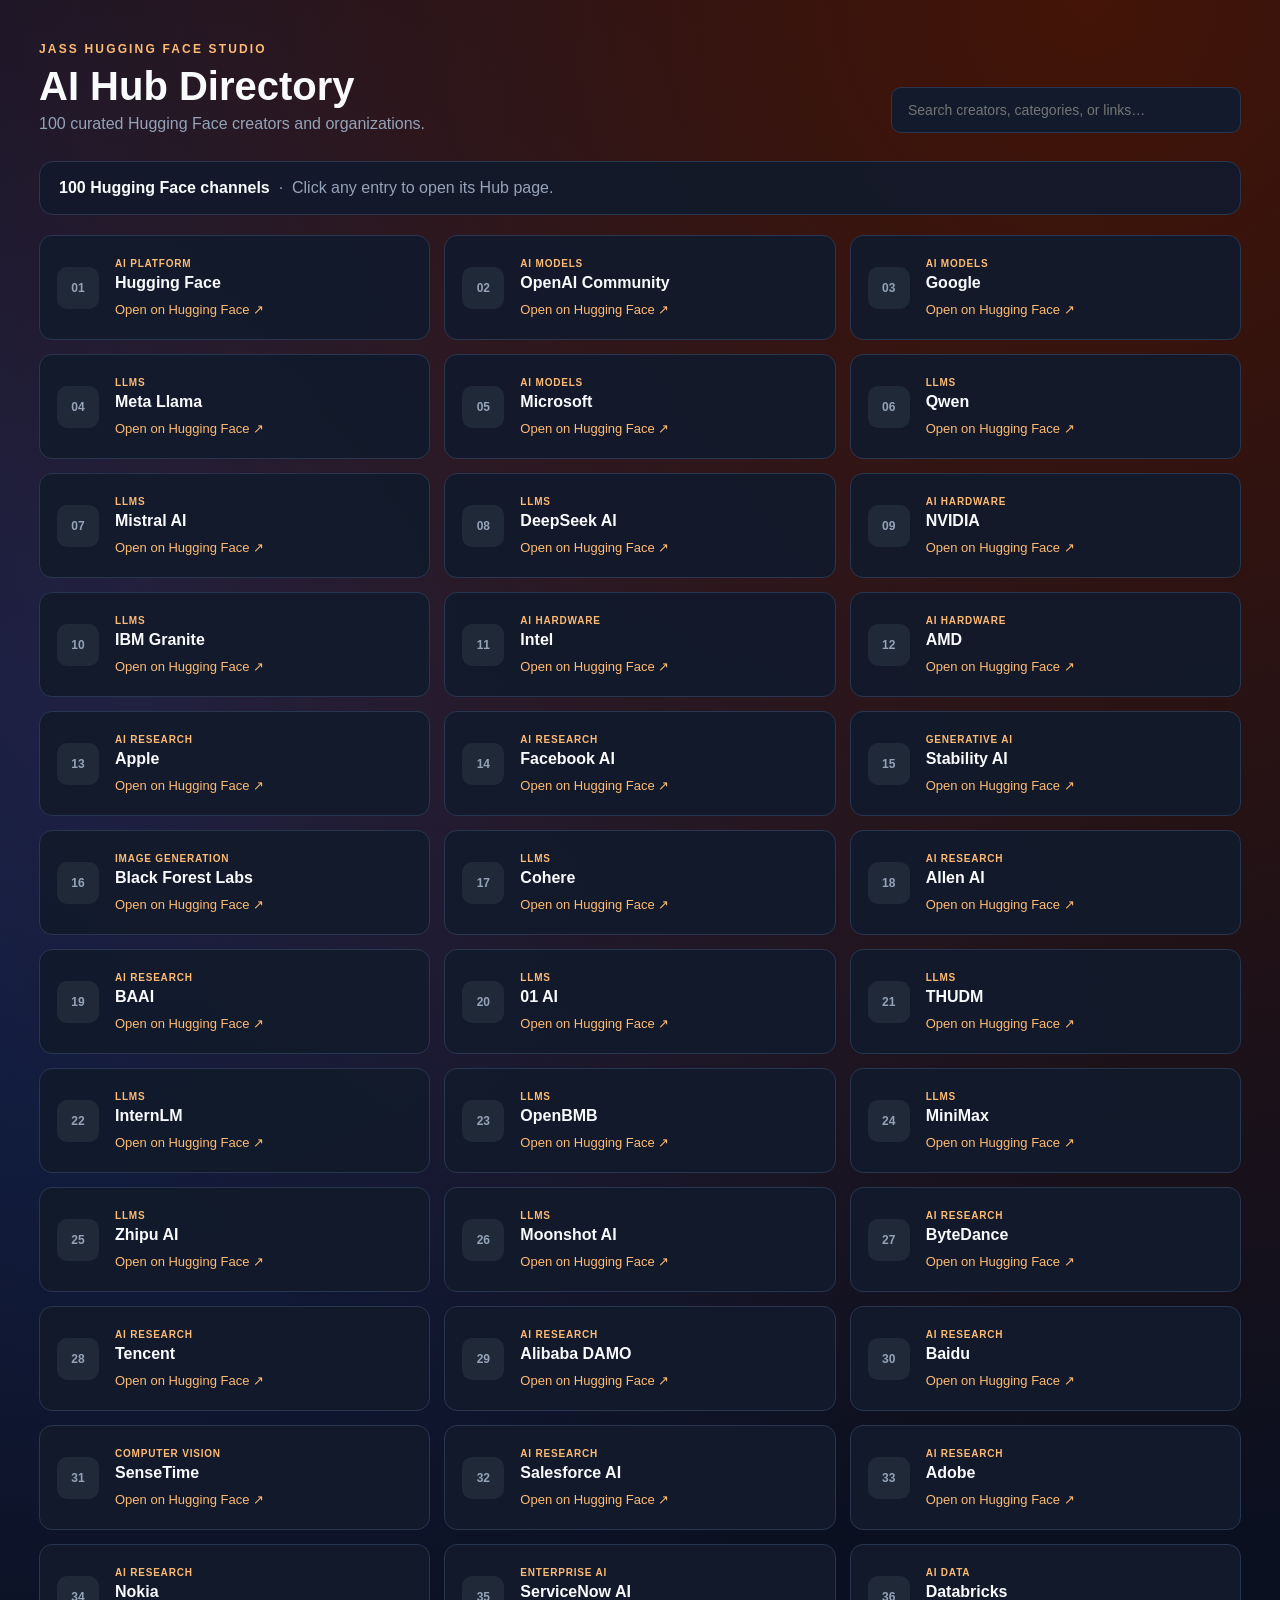
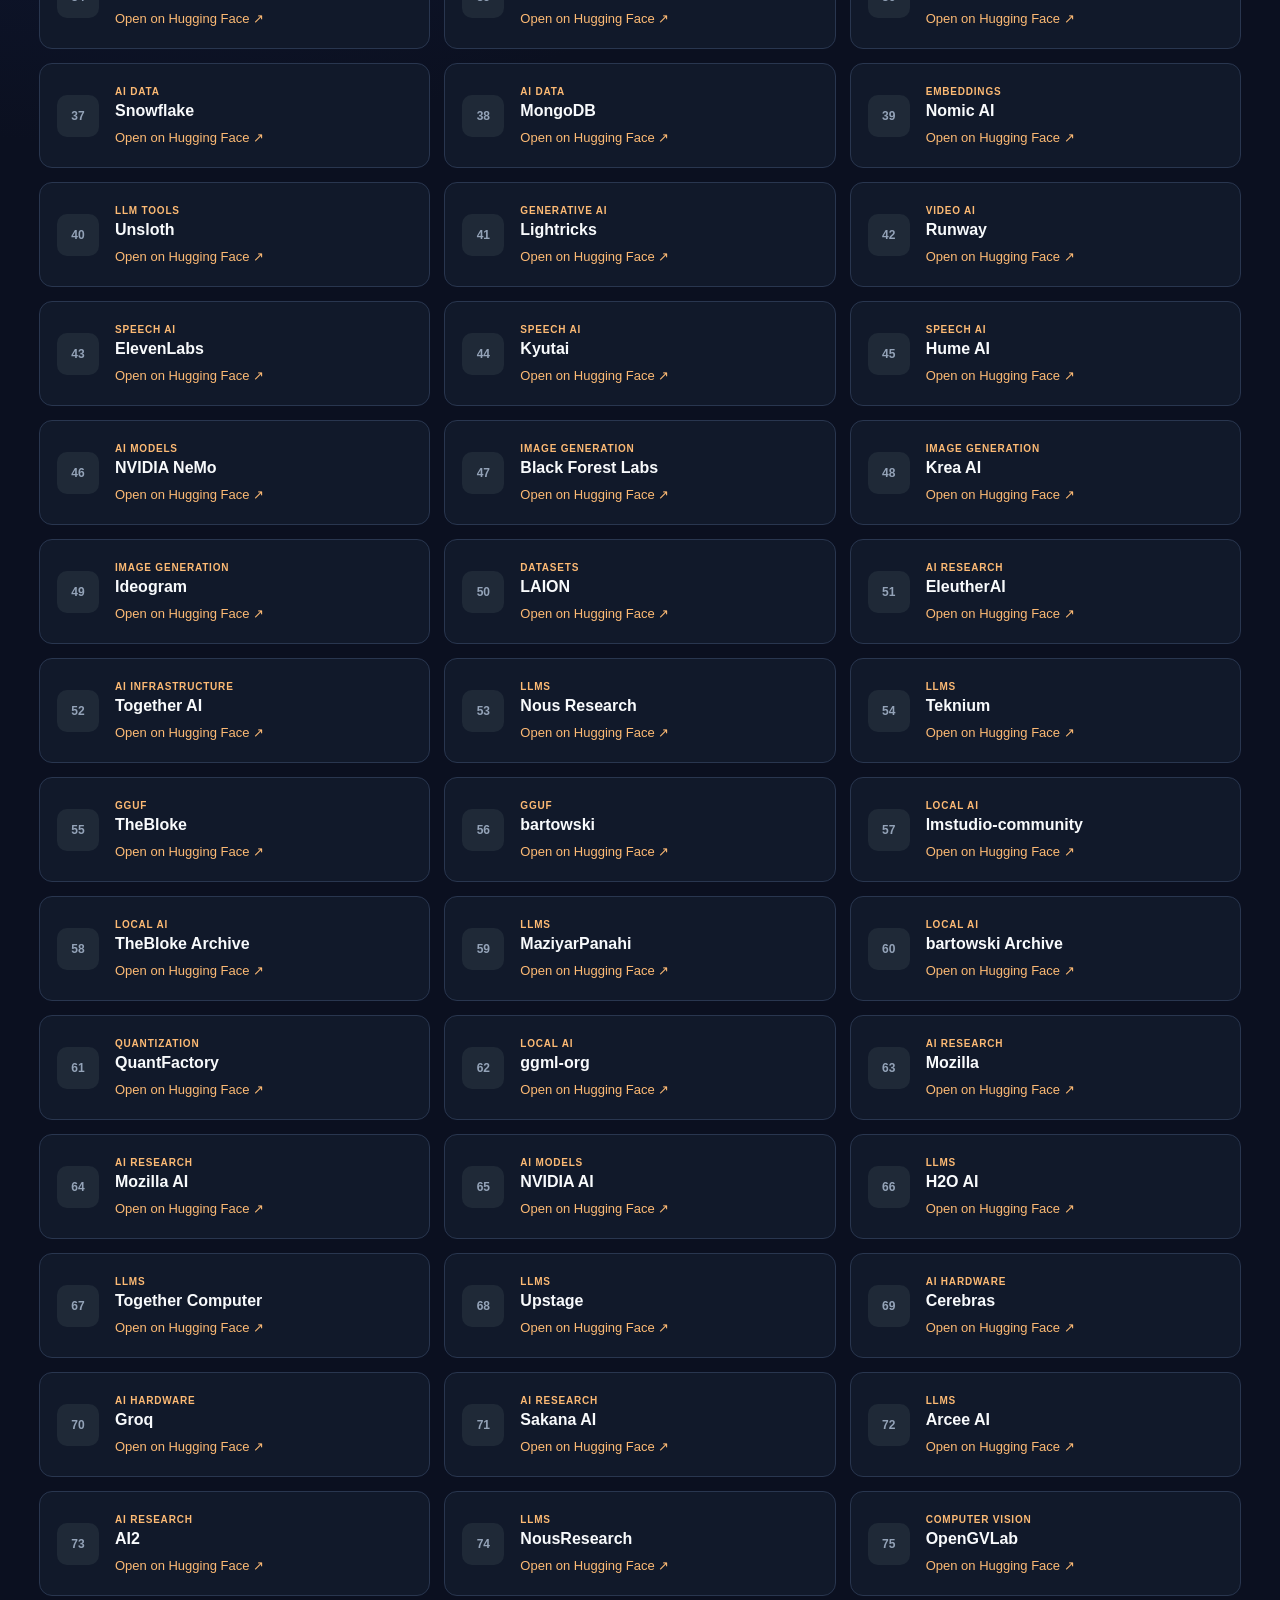
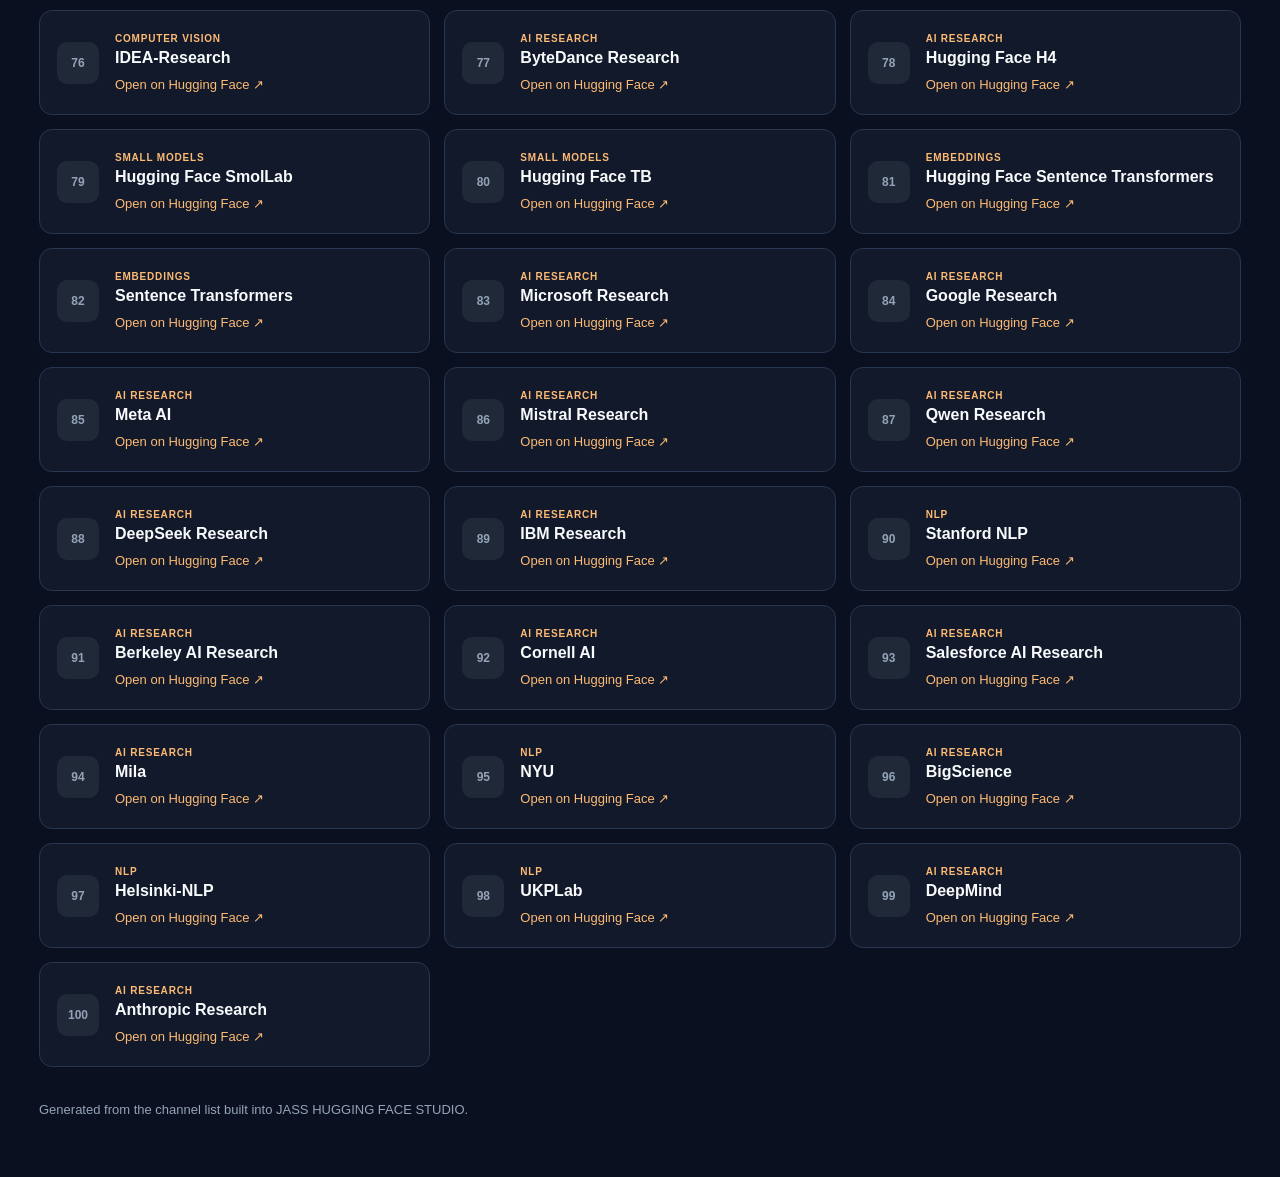
==== index.html @ ef0a18dd "Rename index(3).html to index.html" ====
<!DOCTYPE html>
<html lang="en">
<head>
<meta charset="UTF-8">
<meta name="viewport" content="width=device-width, initial-scale=1.0">
<title>JASS HUGGING FACE STUDIO — 100 Channels</title>
<style>
:root {
  color-scheme: dark;
  --bg:#0b1020;
  --panel:#121a2b;
  --panel-hover:#1b263d;
  --text:#f8fafc;
  --muted:#94a3b8;
  --accent:#f97316;
  --accent-soft:#fdba74;
  --border:#29364f;
}
* { box-sizing:border-box; }
body {
  margin:0;
  min-height:100vh;
  font-family:"Segoe UI",Arial,sans-serif;
  color:var(--text);
  background:
    radial-gradient(circle at 85% 0%, #431407 0, transparent 34%),
    radial-gradient(circle at 10% 15%, #172554 0, transparent 28%),
    var(--bg);
}
.container { max-width:1250px; margin:auto; padding:42px 24px 60px; }
header {
  display:flex; justify-content:space-between; align-items:end;
  gap:28px; margin-bottom:28px;
}
.eyebrow {
  color:var(--accent-soft); text-transform:uppercase;
  letter-spacing:.18em; font-size:12px; font-weight:700;
}
h1 { margin:8px 0 6px; font-size:40px; }
.subtitle { margin:0; color:var(--muted); }
.search {
  width:350px; max-width:100%; padding:14px 16px;
  background:var(--panel); color:var(--text);
  border:1px solid var(--border); border-radius:10px;
  outline:none; font-size:14px;
}
.search:focus { border-color:var(--accent); }
.stats {
  padding:17px 19px; margin-bottom:20px;
  background:rgba(18,26,43,.92); border:1px solid var(--border);
  border-radius:14px; color:var(--muted);
}
.stats strong { color:var(--text); }
.grid {
  display:grid;
  grid-template-columns:repeat(auto-fill,minmax(300px,1fr));
  gap:14px;
}
.card {
  display:flex; gap:16px; align-items:center;
  min-height:105px; padding:17px;
  background:rgba(18,26,43,.94);
  border:1px solid var(--border); border-radius:13px;
  transition:transform .15s, background .15s, border-color .15s;
}
.card:hover {
  background:var(--panel-hover);
  border-color:#475569;
  transform:translateY(-2px);
}
.number {
  width:42px; height:42px; flex:none;
  display:grid; place-items:center;
  background:#1f2937; border-radius:10px;
  color:var(--muted); font-size:12px; font-weight:700;
}
.category {
  margin-bottom:5px; color:var(--accent-soft);
  text-transform:uppercase; letter-spacing:.08em;
  font-size:10px; font-weight:700;
}
h2 { margin:0 0 8px; font-size:16px; }
a { color:var(--accent-soft); text-decoration:none; font-size:13px; }
a:hover { text-decoration:underline; }
.empty {
  display:none; padding:35px; text-align:center;
  color:var(--muted); border:1px dashed var(--border);
  border-radius:13px;
}
footer { margin-top:35px; color:var(--muted); font-size:13px; }
@media(max-width:750px) {
  header { display:block; }
  .search { width:100%; margin-top:20px; }
  h1 { font-size:31px; }
}
</style>
</head>
<body>
<div class="container">
  <header>
    <div>
      <div class="eyebrow">JASS HUGGING FACE STUDIO</div>
      <h1>AI Hub Directory</h1>
      <p class="subtitle">100 curated Hugging Face creators and organizations.</p>
    </div>
    <input id="search" class="search" type="search"
           placeholder="Search creators, categories, or links…"
           aria-label="Search channels">
  </header>

  <div class="stats">
    <strong>100 Hugging Face channels</strong>
    &nbsp;·&nbsp; Click any entry to open its Hub page.
    <span id="count"></span>
  </div>

  <main id="grid" class="grid">
    
    <article class="card" data-search="hugging face ai platform https://huggingface.co/huggingface">
      <div class="number">01</div>
      <div class="content">
        <div class="category">AI Platform</div>
        <h2>Hugging Face</h2>
        <a href="https://huggingface.co/huggingface" target="_blank" rel="noopener noreferrer">
          Open on Hugging Face ↗
        </a>
      </div>
    </article>
    <article class="card" data-search="openai community ai models https://huggingface.co/openai-community">
      <div class="number">02</div>
      <div class="content">
        <div class="category">AI Models</div>
        <h2>OpenAI Community</h2>
        <a href="https://huggingface.co/openai-community" target="_blank" rel="noopener noreferrer">
          Open on Hugging Face ↗
        </a>
      </div>
    </article>
    <article class="card" data-search="google ai models https://huggingface.co/google">
      <div class="number">03</div>
      <div class="content">
        <div class="category">AI Models</div>
        <h2>Google</h2>
        <a href="https://huggingface.co/google" target="_blank" rel="noopener noreferrer">
          Open on Hugging Face ↗
        </a>
      </div>
    </article>
    <article class="card" data-search="meta llama llms https://huggingface.co/meta-llama">
      <div class="number">04</div>
      <div class="content">
        <div class="category">LLMs</div>
        <h2>Meta Llama</h2>
        <a href="https://huggingface.co/meta-llama" target="_blank" rel="noopener noreferrer">
          Open on Hugging Face ↗
        </a>
      </div>
    </article>
    <article class="card" data-search="microsoft ai models https://huggingface.co/microsoft">
      <div class="number">05</div>
      <div class="content">
        <div class="category">AI Models</div>
        <h2>Microsoft</h2>
        <a href="https://huggingface.co/microsoft" target="_blank" rel="noopener noreferrer">
          Open on Hugging Face ↗
        </a>
      </div>
    </article>
    <article class="card" data-search="qwen llms https://huggingface.co/qwen">
      <div class="number">06</div>
      <div class="content">
        <div class="category">LLMs</div>
        <h2>Qwen</h2>
        <a href="https://huggingface.co/Qwen" target="_blank" rel="noopener noreferrer">
          Open on Hugging Face ↗
        </a>
      </div>
    </article>
    <article class="card" data-search="mistral ai llms https://huggingface.co/mistralai">
      <div class="number">07</div>
      <div class="content">
        <div class="category">LLMs</div>
        <h2>Mistral AI</h2>
        <a href="https://huggingface.co/mistralai" target="_blank" rel="noopener noreferrer">
          Open on Hugging Face ↗
        </a>
      </div>
    </article>
    <article class="card" data-search="deepseek ai llms https://huggingface.co/deepseek-ai">
      <div class="number">08</div>
      <div class="content">
        <div class="category">LLMs</div>
        <h2>DeepSeek AI</h2>
        <a href="https://huggingface.co/deepseek-ai" target="_blank" rel="noopener noreferrer">
          Open on Hugging Face ↗
        </a>
      </div>
    </article>
    <article class="card" data-search="nvidia ai hardware https://huggingface.co/nvidia">
      <div class="number">09</div>
      <div class="content">
        <div class="category">AI Hardware</div>
        <h2>NVIDIA</h2>
        <a href="https://huggingface.co/nvidia" target="_blank" rel="noopener noreferrer">
          Open on Hugging Face ↗
        </a>
      </div>
    </article>
    <article class="card" data-search="ibm granite llms https://huggingface.co/ibm-granite">
      <div class="number">10</div>
      <div class="content">
        <div class="category">LLMs</div>
        <h2>IBM Granite</h2>
        <a href="https://huggingface.co/ibm-granite" target="_blank" rel="noopener noreferrer">
          Open on Hugging Face ↗
        </a>
      </div>
    </article>
    <article class="card" data-search="intel ai hardware https://huggingface.co/intel">
      <div class="number">11</div>
      <div class="content">
        <div class="category">AI Hardware</div>
        <h2>Intel</h2>
        <a href="https://huggingface.co/Intel" target="_blank" rel="noopener noreferrer">
          Open on Hugging Face ↗
        </a>
      </div>
    </article>
    <article class="card" data-search="amd ai hardware https://huggingface.co/amd">
      <div class="number">12</div>
      <div class="content">
        <div class="category">AI Hardware</div>
        <h2>AMD</h2>
        <a href="https://huggingface.co/amd" target="_blank" rel="noopener noreferrer">
          Open on Hugging Face ↗
        </a>
      </div>
    </article>
    <article class="card" data-search="apple ai research https://huggingface.co/apple">
      <div class="number">13</div>
      <div class="content">
        <div class="category">AI Research</div>
        <h2>Apple</h2>
        <a href="https://huggingface.co/apple" target="_blank" rel="noopener noreferrer">
          Open on Hugging Face ↗
        </a>
      </div>
    </article>
    <article class="card" data-search="facebook ai ai research https://huggingface.co/facebook">
      <div class="number">14</div>
      <div class="content">
        <div class="category">AI Research</div>
        <h2>Facebook AI</h2>
        <a href="https://huggingface.co/facebook" target="_blank" rel="noopener noreferrer">
          Open on Hugging Face ↗
        </a>
      </div>
    </article>
    <article class="card" data-search="stability ai generative ai https://huggingface.co/stabilityai">
      <div class="number">15</div>
      <div class="content">
        <div class="category">Generative AI</div>
        <h2>Stability AI</h2>
        <a href="https://huggingface.co/stabilityai" target="_blank" rel="noopener noreferrer">
          Open on Hugging Face ↗
        </a>
      </div>
    </article>
    <article class="card" data-search="black forest labs image generation https://huggingface.co/black-forest-labs">
      <div class="number">16</div>
      <div class="content">
        <div class="category">Image Generation</div>
        <h2>Black Forest Labs</h2>
        <a href="https://huggingface.co/black-forest-labs" target="_blank" rel="noopener noreferrer">
          Open on Hugging Face ↗
        </a>
      </div>
    </article>
    <article class="card" data-search="cohere llms https://huggingface.co/cohereforai">
      <div class="number">17</div>
      <div class="content">
        <div class="category">LLMs</div>
        <h2>Cohere</h2>
        <a href="https://huggingface.co/CohereForAI" target="_blank" rel="noopener noreferrer">
          Open on Hugging Face ↗
        </a>
      </div>
    </article>
    <article class="card" data-search="allen ai ai research https://huggingface.co/allenai">
      <div class="number">18</div>
      <div class="content">
        <div class="category">AI Research</div>
        <h2>Allen AI</h2>
        <a href="https://huggingface.co/allenai" target="_blank" rel="noopener noreferrer">
          Open on Hugging Face ↗
        </a>
      </div>
    </article>
    <article class="card" data-search="baai ai research https://huggingface.co/baai">
      <div class="number">19</div>
      <div class="content">
        <div class="category">AI Research</div>
        <h2>BAAI</h2>
        <a href="https://huggingface.co/BAAI" target="_blank" rel="noopener noreferrer">
          Open on Hugging Face ↗
        </a>
      </div>
    </article>
    <article class="card" data-search="01 ai llms https://huggingface.co/01-ai">
      <div class="number">20</div>
      <div class="content">
        <div class="category">LLMs</div>
        <h2>01 AI</h2>
        <a href="https://huggingface.co/01-ai" target="_blank" rel="noopener noreferrer">
          Open on Hugging Face ↗
        </a>
      </div>
    </article>
    <article class="card" data-search="thudm llms https://huggingface.co/thudm">
      <div class="number">21</div>
      <div class="content">
        <div class="category">LLMs</div>
        <h2>THUDM</h2>
        <a href="https://huggingface.co/THUDM" target="_blank" rel="noopener noreferrer">
          Open on Hugging Face ↗
        </a>
      </div>
    </article>
    <article class="card" data-search="internlm llms https://huggingface.co/internlm">
      <div class="number">22</div>
      <div class="content">
        <div class="category">LLMs</div>
        <h2>InternLM</h2>
        <a href="https://huggingface.co/internlm" target="_blank" rel="noopener noreferrer">
          Open on Hugging Face ↗
        </a>
      </div>
    </article>
    <article class="card" data-search="openbmb llms https://huggingface.co/openbmb">
      <div class="number">23</div>
      <div class="content">
        <div class="category">LLMs</div>
        <h2>OpenBMB</h2>
        <a href="https://huggingface.co/openbmb" target="_blank" rel="noopener noreferrer">
          Open on Hugging Face ↗
        </a>
      </div>
    </article>
    <article class="card" data-search="minimax llms https://huggingface.co/minimaxai">
      <div class="number">24</div>
      <div class="content">
        <div class="category">LLMs</div>
        <h2>MiniMax</h2>
        <a href="https://huggingface.co/MiniMaxAI" target="_blank" rel="noopener noreferrer">
          Open on Hugging Face ↗
        </a>
      </div>
    </article>
    <article class="card" data-search="zhipu ai llms https://huggingface.co/zai-org">
      <div class="number">25</div>
      <div class="content">
        <div class="category">LLMs</div>
        <h2>Zhipu AI</h2>
        <a href="https://huggingface.co/zai-org" target="_blank" rel="noopener noreferrer">
          Open on Hugging Face ↗
        </a>
      </div>
    </article>
    <article class="card" data-search="moonshot ai llms https://huggingface.co/moonshotai">
      <div class="number">26</div>
      <div class="content">
        <div class="category">LLMs</div>
        <h2>Moonshot AI</h2>
        <a href="https://huggingface.co/moonshotai" target="_blank" rel="noopener noreferrer">
          Open on Hugging Face ↗
        </a>
      </div>
    </article>
    <article class="card" data-search="bytedance ai research https://huggingface.co/bytedance">
      <div class="number">27</div>
      <div class="content">
        <div class="category">AI Research</div>
        <h2>ByteDance</h2>
        <a href="https://huggingface.co/ByteDance" target="_blank" rel="noopener noreferrer">
          Open on Hugging Face ↗
        </a>
      </div>
    </article>
    <article class="card" data-search="tencent ai research https://huggingface.co/tencent">
      <div class="number">28</div>
      <div class="content">
        <div class="category">AI Research</div>
        <h2>Tencent</h2>
        <a href="https://huggingface.co/tencent" target="_blank" rel="noopener noreferrer">
          Open on Hugging Face ↗
        </a>
      </div>
    </article>
    <article class="card" data-search="alibaba damo ai research https://huggingface.co/damo">
      <div class="number">29</div>
      <div class="content">
        <div class="category">AI Research</div>
        <h2>Alibaba DAMO</h2>
        <a href="https://huggingface.co/damo" target="_blank" rel="noopener noreferrer">
          Open on Hugging Face ↗
        </a>
      </div>
    </article>
    <article class="card" data-search="baidu ai research https://huggingface.co/baidu">
      <div class="number">30</div>
      <div class="content">
        <div class="category">AI Research</div>
        <h2>Baidu</h2>
        <a href="https://huggingface.co/baidu" target="_blank" rel="noopener noreferrer">
          Open on Hugging Face ↗
        </a>
      </div>
    </article>
    <article class="card" data-search="sensetime computer vision https://huggingface.co/sensetime">
      <div class="number">31</div>
      <div class="content">
        <div class="category">Computer Vision</div>
        <h2>SenseTime</h2>
        <a href="https://huggingface.co/SenseTime" target="_blank" rel="noopener noreferrer">
          Open on Hugging Face ↗
        </a>
      </div>
    </article>
    <article class="card" data-search="salesforce ai ai research https://huggingface.co/salesforce">
      <div class="number">32</div>
      <div class="content">
        <div class="category">AI Research</div>
        <h2>Salesforce AI</h2>
        <a href="https://huggingface.co/Salesforce" target="_blank" rel="noopener noreferrer">
          Open on Hugging Face ↗
        </a>
      </div>
    </article>
    <article class="card" data-search="adobe ai research https://huggingface.co/adobe">
      <div class="number">33</div>
      <div class="content">
        <div class="category">AI Research</div>
        <h2>Adobe</h2>
        <a href="https://huggingface.co/adobe" target="_blank" rel="noopener noreferrer">
          Open on Hugging Face ↗
        </a>
      </div>
    </article>
    <article class="card" data-search="nokia ai research https://huggingface.co/nokia">
      <div class="number">34</div>
      <div class="content">
        <div class="category">AI Research</div>
        <h2>Nokia</h2>
        <a href="https://huggingface.co/Nokia" target="_blank" rel="noopener noreferrer">
          Open on Hugging Face ↗
        </a>
      </div>
    </article>
    <article class="card" data-search="servicenow ai enterprise ai https://huggingface.co/servicenow-ai">
      <div class="number">35</div>
      <div class="content">
        <div class="category">Enterprise AI</div>
        <h2>ServiceNow AI</h2>
        <a href="https://huggingface.co/ServiceNow-AI" target="_blank" rel="noopener noreferrer">
          Open on Hugging Face ↗
        </a>
      </div>
    </article>
    <article class="card" data-search="databricks ai data https://huggingface.co/databricks">
      <div class="number">36</div>
      <div class="content">
        <div class="category">AI Data</div>
        <h2>Databricks</h2>
        <a href="https://huggingface.co/databricks" target="_blank" rel="noopener noreferrer">
          Open on Hugging Face ↗
        </a>
      </div>
    </article>
    <article class="card" data-search="snowflake ai data https://huggingface.co/snowflake">
      <div class="number">37</div>
      <div class="content">
        <div class="category">AI Data</div>
        <h2>Snowflake</h2>
        <a href="https://huggingface.co/snowflake" target="_blank" rel="noopener noreferrer">
          Open on Hugging Face ↗
        </a>
      </div>
    </article>
    <article class="card" data-search="mongodb ai data https://huggingface.co/mongodb">
      <div class="number">38</div>
      <div class="content">
        <div class="category">AI Data</div>
        <h2>MongoDB</h2>
        <a href="https://huggingface.co/mongodb" target="_blank" rel="noopener noreferrer">
          Open on Hugging Face ↗
        </a>
      </div>
    </article>
    <article class="card" data-search="nomic ai embeddings https://huggingface.co/nomic-ai">
      <div class="number">39</div>
      <div class="content">
        <div class="category">Embeddings</div>
        <h2>Nomic AI</h2>
        <a href="https://huggingface.co/nomic-ai" target="_blank" rel="noopener noreferrer">
          Open on Hugging Face ↗
        </a>
      </div>
    </article>
    <article class="card" data-search="unsloth llm tools https://huggingface.co/unsloth">
      <div class="number">40</div>
      <div class="content">
        <div class="category">LLM Tools</div>
        <h2>Unsloth</h2>
        <a href="https://huggingface.co/unsloth" target="_blank" rel="noopener noreferrer">
          Open on Hugging Face ↗
        </a>
      </div>
    </article>
    <article class="card" data-search="lightricks generative ai https://huggingface.co/lightricks">
      <div class="number">41</div>
      <div class="content">
        <div class="category">Generative AI</div>
        <h2>Lightricks</h2>
        <a href="https://huggingface.co/Lightricks" target="_blank" rel="noopener noreferrer">
          Open on Hugging Face ↗
        </a>
      </div>
    </article>
    <article class="card" data-search="runway video ai https://huggingface.co/runwayml">
      <div class="number">42</div>
      <div class="content">
        <div class="category">Video AI</div>
        <h2>Runway</h2>
        <a href="https://huggingface.co/runwayml" target="_blank" rel="noopener noreferrer">
          Open on Hugging Face ↗
        </a>
      </div>
    </article>
    <article class="card" data-search="elevenlabs speech ai https://huggingface.co/elevenlabs">
      <div class="number">43</div>
      <div class="content">
        <div class="category">Speech AI</div>
        <h2>ElevenLabs</h2>
        <a href="https://huggingface.co/elevenlabs" target="_blank" rel="noopener noreferrer">
          Open on Hugging Face ↗
        </a>
      </div>
    </article>
    <article class="card" data-search="kyutai speech ai https://huggingface.co/kyutai">
      <div class="number">44</div>
      <div class="content">
        <div class="category">Speech AI</div>
        <h2>Kyutai</h2>
        <a href="https://huggingface.co/kyutai" target="_blank" rel="noopener noreferrer">
          Open on Hugging Face ↗
        </a>
      </div>
    </article>
    <article class="card" data-search="hume ai speech ai https://huggingface.co/humeai">
      <div class="number">45</div>
      <div class="content">
        <div class="category">Speech AI</div>
        <h2>Hume AI</h2>
        <a href="https://huggingface.co/humeai" target="_blank" rel="noopener noreferrer">
          Open on Hugging Face ↗
        </a>
      </div>
    </article>
    <article class="card" data-search="nvidia nemo ai models https://huggingface.co/nvidia">
      <div class="number">46</div>
      <div class="content">
        <div class="category">AI Models</div>
        <h2>NVIDIA NeMo</h2>
        <a href="https://huggingface.co/nvidia" target="_blank" rel="noopener noreferrer">
          Open on Hugging Face ↗
        </a>
      </div>
    </article>
    <article class="card" data-search="black forest labs image generation https://huggingface.co/black-forest-labs">
      <div class="number">47</div>
      <div class="content">
        <div class="category">Image Generation</div>
        <h2>Black Forest Labs</h2>
        <a href="https://huggingface.co/black-forest-labs" target="_blank" rel="noopener noreferrer">
          Open on Hugging Face ↗
        </a>
      </div>
    </article>
    <article class="card" data-search="krea ai image generation https://huggingface.co/krea">
      <div class="number">48</div>
      <div class="content">
        <div class="category">Image Generation</div>
        <h2>Krea AI</h2>
        <a href="https://huggingface.co/krea" target="_blank" rel="noopener noreferrer">
          Open on Hugging Face ↗
        </a>
      </div>
    </article>
    <article class="card" data-search="ideogram image generation https://huggingface.co/ideogram">
      <div class="number">49</div>
      <div class="content">
        <div class="category">Image Generation</div>
        <h2>Ideogram</h2>
        <a href="https://huggingface.co/ideogram" target="_blank" rel="noopener noreferrer">
          Open on Hugging Face ↗
        </a>
      </div>
    </article>
    <article class="card" data-search="laion datasets https://huggingface.co/laion">
      <div class="number">50</div>
      <div class="content">
        <div class="category">Datasets</div>
        <h2>LAION</h2>
        <a href="https://huggingface.co/laion" target="_blank" rel="noopener noreferrer">
          Open on Hugging Face ↗
        </a>
      </div>
    </article>
    <article class="card" data-search="eleutherai ai research https://huggingface.co/eleutherai">
      <div class="number">51</div>
      <div class="content">
        <div class="category">AI Research</div>
        <h2>EleutherAI</h2>
        <a href="https://huggingface.co/EleutherAI" target="_blank" rel="noopener noreferrer">
          Open on Hugging Face ↗
        </a>
      </div>
    </article>
    <article class="card" data-search="together ai ai infrastructure https://huggingface.co/togethercomputer">
      <div class="number">52</div>
      <div class="content">
        <div class="category">AI Infrastructure</div>
        <h2>Together AI</h2>
        <a href="https://huggingface.co/togethercomputer" target="_blank" rel="noopener noreferrer">
          Open on Hugging Face ↗
        </a>
      </div>
    </article>
    <article class="card" data-search="nous research llms https://huggingface.co/nousresearch">
      <div class="number">53</div>
      <div class="content">
        <div class="category">LLMs</div>
        <h2>Nous Research</h2>
        <a href="https://huggingface.co/NousResearch" target="_blank" rel="noopener noreferrer">
          Open on Hugging Face ↗
        </a>
      </div>
    </article>
    <article class="card" data-search="teknium llms https://huggingface.co/teknium">
      <div class="number">54</div>
      <div class="content">
        <div class="category">LLMs</div>
        <h2>Teknium</h2>
        <a href="https://huggingface.co/teknium" target="_blank" rel="noopener noreferrer">
          Open on Hugging Face ↗
        </a>
      </div>
    </article>
    <article class="card" data-search="thebloke gguf https://huggingface.co/thebloke">
      <div class="number">55</div>
      <div class="content">
        <div class="category">GGUF</div>
        <h2>TheBloke</h2>
        <a href="https://huggingface.co/TheBloke" target="_blank" rel="noopener noreferrer">
          Open on Hugging Face ↗
        </a>
      </div>
    </article>
    <article class="card" data-search="bartowski gguf https://huggingface.co/bartowski">
      <div class="number">56</div>
      <div class="content">
        <div class="category">GGUF</div>
        <h2>bartowski</h2>
        <a href="https://huggingface.co/bartowski" target="_blank" rel="noopener noreferrer">
          Open on Hugging Face ↗
        </a>
      </div>
    </article>
    <article class="card" data-search="lmstudio-community local ai https://huggingface.co/lmstudio-community">
      <div class="number">57</div>
      <div class="content">
        <div class="category">Local AI</div>
        <h2>lmstudio-community</h2>
        <a href="https://huggingface.co/lmstudio-community" target="_blank" rel="noopener noreferrer">
          Open on Hugging Face ↗
        </a>
      </div>
    </article>
    <article class="card" data-search="thebloke archive local ai https://huggingface.co/thebloke">
      <div class="number">58</div>
      <div class="content">
        <div class="category">Local AI</div>
        <h2>TheBloke Archive</h2>
        <a href="https://huggingface.co/TheBloke" target="_blank" rel="noopener noreferrer">
          Open on Hugging Face ↗
        </a>
      </div>
    </article>
    <article class="card" data-search="maziyarpanahi llms https://huggingface.co/maziyarpanahi">
      <div class="number">59</div>
      <div class="content">
        <div class="category">LLMs</div>
        <h2>MaziyarPanahi</h2>
        <a href="https://huggingface.co/MaziyarPanahi" target="_blank" rel="noopener noreferrer">
          Open on Hugging Face ↗
        </a>
      </div>
    </article>
    <article class="card" data-search="bartowski archive local ai https://huggingface.co/bartowski">
      <div class="number">60</div>
      <div class="content">
        <div class="category">Local AI</div>
        <h2>bartowski Archive</h2>
        <a href="https://huggingface.co/bartowski" target="_blank" rel="noopener noreferrer">
          Open on Hugging Face ↗
        </a>
      </div>
    </article>
    <article class="card" data-search="quantfactory quantization https://huggingface.co/quantfactory">
      <div class="number">61</div>
      <div class="content">
        <div class="category">Quantization</div>
        <h2>QuantFactory</h2>
        <a href="https://huggingface.co/QuantFactory" target="_blank" rel="noopener noreferrer">
          Open on Hugging Face ↗
        </a>
      </div>
    </article>
    <article class="card" data-search="ggml-org local ai https://huggingface.co/ggml-org">
      <div class="number">62</div>
      <div class="content">
        <div class="category">Local AI</div>
        <h2>ggml-org</h2>
        <a href="https://huggingface.co/ggml-org" target="_blank" rel="noopener noreferrer">
          Open on Hugging Face ↗
        </a>
      </div>
    </article>
    <article class="card" data-search="mozilla ai research https://huggingface.co/mozilla">
      <div class="number">63</div>
      <div class="content">
        <div class="category">AI Research</div>
        <h2>Mozilla</h2>
        <a href="https://huggingface.co/mozilla" target="_blank" rel="noopener noreferrer">
          Open on Hugging Face ↗
        </a>
      </div>
    </article>
    <article class="card" data-search="mozilla ai ai research https://huggingface.co/mozilla">
      <div class="number">64</div>
      <div class="content">
        <div class="category">AI Research</div>
        <h2>Mozilla AI</h2>
        <a href="https://huggingface.co/Mozilla" target="_blank" rel="noopener noreferrer">
          Open on Hugging Face ↗
        </a>
      </div>
    </article>
    <article class="card" data-search="nvidia ai ai models https://huggingface.co/nvidia">
      <div class="number">65</div>
      <div class="content">
        <div class="category">AI Models</div>
        <h2>NVIDIA AI</h2>
        <a href="https://huggingface.co/nvidia" target="_blank" rel="noopener noreferrer">
          Open on Hugging Face ↗
        </a>
      </div>
    </article>
    <article class="card" data-search="h2o ai llms https://huggingface.co/h2oai">
      <div class="number">66</div>
      <div class="content">
        <div class="category">LLMs</div>
        <h2>H2O AI</h2>
        <a href="https://huggingface.co/h2oai" target="_blank" rel="noopener noreferrer">
          Open on Hugging Face ↗
        </a>
      </div>
    </article>
    <article class="card" data-search="together computer llms https://huggingface.co/togethercomputer">
      <div class="number">67</div>
      <div class="content">
        <div class="category">LLMs</div>
        <h2>Together Computer</h2>
        <a href="https://huggingface.co/togethercomputer" target="_blank" rel="noopener noreferrer">
          Open on Hugging Face ↗
        </a>
      </div>
    </article>
    <article class="card" data-search="upstage llms https://huggingface.co/upstage">
      <div class="number">68</div>
      <div class="content">
        <div class="category">LLMs</div>
        <h2>Upstage</h2>
        <a href="https://huggingface.co/upstage" target="_blank" rel="noopener noreferrer">
          Open on Hugging Face ↗
        </a>
      </div>
    </article>
    <article class="card" data-search="cerebras ai hardware https://huggingface.co/cerebras">
      <div class="number">69</div>
      <div class="content">
        <div class="category">AI Hardware</div>
        <h2>Cerebras</h2>
        <a href="https://huggingface.co/cerebras" target="_blank" rel="noopener noreferrer">
          Open on Hugging Face ↗
        </a>
      </div>
    </article>
    <article class="card" data-search="groq ai hardware https://huggingface.co/groq">
      <div class="number">70</div>
      <div class="content">
        <div class="category">AI Hardware</div>
        <h2>Groq</h2>
        <a href="https://huggingface.co/Groq" target="_blank" rel="noopener noreferrer">
          Open on Hugging Face ↗
        </a>
      </div>
    </article>
    <article class="card" data-search="sakana ai ai research https://huggingface.co/sakanaai">
      <div class="number">71</div>
      <div class="content">
        <div class="category">AI Research</div>
        <h2>Sakana AI</h2>
        <a href="https://huggingface.co/SakanaAI" target="_blank" rel="noopener noreferrer">
          Open on Hugging Face ↗
        </a>
      </div>
    </article>
    <article class="card" data-search="arcee ai llms https://huggingface.co/arcee-ai">
      <div class="number">72</div>
      <div class="content">
        <div class="category">LLMs</div>
        <h2>Arcee AI</h2>
        <a href="https://huggingface.co/arcee-ai" target="_blank" rel="noopener noreferrer">
          Open on Hugging Face ↗
        </a>
      </div>
    </article>
    <article class="card" data-search="ai2 ai research https://huggingface.co/allenai">
      <div class="number">73</div>
      <div class="content">
        <div class="category">AI Research</div>
        <h2>AI2</h2>
        <a href="https://huggingface.co/allenai" target="_blank" rel="noopener noreferrer">
          Open on Hugging Face ↗
        </a>
      </div>
    </article>
    <article class="card" data-search="nousresearch llms https://huggingface.co/nousresearch">
      <div class="number">74</div>
      <div class="content">
        <div class="category">LLMs</div>
        <h2>NousResearch</h2>
        <a href="https://huggingface.co/NousResearch" target="_blank" rel="noopener noreferrer">
          Open on Hugging Face ↗
        </a>
      </div>
    </article>
    <article class="card" data-search="opengvlab computer vision https://huggingface.co/opengvlab">
      <div class="number">75</div>
      <div class="content">
        <div class="category">Computer Vision</div>
        <h2>OpenGVLab</h2>
        <a href="https://huggingface.co/OpenGVLab" target="_blank" rel="noopener noreferrer">
          Open on Hugging Face ↗
        </a>
      </div>
    </article>
    <article class="card" data-search="idea-research computer vision https://huggingface.co/idea-research">
      <div class="number">76</div>
      <div class="content">
        <div class="category">Computer Vision</div>
        <h2>IDEA-Research</h2>
        <a href="https://huggingface.co/IDEA-Research" target="_blank" rel="noopener noreferrer">
          Open on Hugging Face ↗
        </a>
      </div>
    </article>
    <article class="card" data-search="bytedance research ai research https://huggingface.co/bytedance">
      <div class="number">77</div>
      <div class="content">
        <div class="category">AI Research</div>
        <h2>ByteDance Research</h2>
        <a href="https://huggingface.co/ByteDance" target="_blank" rel="noopener noreferrer">
          Open on Hugging Face ↗
        </a>
      </div>
    </article>
    <article class="card" data-search="hugging face h4 ai research https://huggingface.co/h4">
      <div class="number">78</div>
      <div class="content">
        <div class="category">AI Research</div>
        <h2>Hugging Face H4</h2>
        <a href="https://huggingface.co/h4" target="_blank" rel="noopener noreferrer">
          Open on Hugging Face ↗
        </a>
      </div>
    </article>
    <article class="card" data-search="hugging face smollab small models https://huggingface.co/huggingfacetb">
      <div class="number">79</div>
      <div class="content">
        <div class="category">Small Models</div>
        <h2>Hugging Face SmolLab</h2>
        <a href="https://huggingface.co/HuggingFaceTB" target="_blank" rel="noopener noreferrer">
          Open on Hugging Face ↗
        </a>
      </div>
    </article>
    <article class="card" data-search="hugging face tb small models https://huggingface.co/huggingfacetb">
      <div class="number">80</div>
      <div class="content">
        <div class="category">Small Models</div>
        <h2>Hugging Face TB</h2>
        <a href="https://huggingface.co/HuggingFaceTB" target="_blank" rel="noopener noreferrer">
          Open on Hugging Face ↗
        </a>
      </div>
    </article>
    <article class="card" data-search="hugging face sentence transformers embeddings https://huggingface.co/sentence-transformers">
      <div class="number">81</div>
      <div class="content">
        <div class="category">Embeddings</div>
        <h2>Hugging Face Sentence Transformers</h2>
        <a href="https://huggingface.co/sentence-transformers" target="_blank" rel="noopener noreferrer">
          Open on Hugging Face ↗
        </a>
      </div>
    </article>
    <article class="card" data-search="sentence transformers embeddings https://huggingface.co/sentence-transformers">
      <div class="number">82</div>
      <div class="content">
        <div class="category">Embeddings</div>
        <h2>Sentence Transformers</h2>
        <a href="https://huggingface.co/sentence-transformers" target="_blank" rel="noopener noreferrer">
          Open on Hugging Face ↗
        </a>
      </div>
    </article>
    <article class="card" data-search="microsoft research ai research https://huggingface.co/microsoft">
      <div class="number">83</div>
      <div class="content">
        <div class="category">AI Research</div>
        <h2>Microsoft Research</h2>
        <a href="https://huggingface.co/microsoft" target="_blank" rel="noopener noreferrer">
          Open on Hugging Face ↗
        </a>
      </div>
    </article>
    <article class="card" data-search="google research ai research https://huggingface.co/google">
      <div class="number">84</div>
      <div class="content">
        <div class="category">AI Research</div>
        <h2>Google Research</h2>
        <a href="https://huggingface.co/google" target="_blank" rel="noopener noreferrer">
          Open on Hugging Face ↗
        </a>
      </div>
    </article>
    <article class="card" data-search="meta ai ai research https://huggingface.co/facebook">
      <div class="number">85</div>
      <div class="content">
        <div class="category">AI Research</div>
        <h2>Meta AI</h2>
        <a href="https://huggingface.co/facebook" target="_blank" rel="noopener noreferrer">
          Open on Hugging Face ↗
        </a>
      </div>
    </article>
    <article class="card" data-search="mistral research ai research https://huggingface.co/mistralai">
      <div class="number">86</div>
      <div class="content">
        <div class="category">AI Research</div>
        <h2>Mistral Research</h2>
        <a href="https://huggingface.co/mistralai" target="_blank" rel="noopener noreferrer">
          Open on Hugging Face ↗
        </a>
      </div>
    </article>
    <article class="card" data-search="qwen research ai research https://huggingface.co/qwen">
      <div class="number">87</div>
      <div class="content">
        <div class="category">AI Research</div>
        <h2>Qwen Research</h2>
        <a href="https://huggingface.co/Qwen" target="_blank" rel="noopener noreferrer">
          Open on Hugging Face ↗
        </a>
      </div>
    </article>
    <article class="card" data-search="deepseek research ai research https://huggingface.co/deepseek-ai">
      <div class="number">88</div>
      <div class="content">
        <div class="category">AI Research</div>
        <h2>DeepSeek Research</h2>
        <a href="https://huggingface.co/deepseek-ai" target="_blank" rel="noopener noreferrer">
          Open on Hugging Face ↗
        </a>
      </div>
    </article>
    <article class="card" data-search="ibm research ai research https://huggingface.co/ibm-granite">
      <div class="number">89</div>
      <div class="content">
        <div class="category">AI Research</div>
        <h2>IBM Research</h2>
        <a href="https://huggingface.co/ibm-granite" target="_blank" rel="noopener noreferrer">
          Open on Hugging Face ↗
        </a>
      </div>
    </article>
    <article class="card" data-search="stanford nlp nlp https://huggingface.co/stanfordnlp">
      <div class="number">90</div>
      <div class="content">
        <div class="category">NLP</div>
        <h2>Stanford NLP</h2>
        <a href="https://huggingface.co/stanfordnlp" target="_blank" rel="noopener noreferrer">
          Open on Hugging Face ↗
        </a>
      </div>
    </article>
    <article class="card" data-search="berkeley ai research ai research https://huggingface.co/berkeley-nest">
      <div class="number">91</div>
      <div class="content">
        <div class="category">AI Research</div>
        <h2>Berkeley AI Research</h2>
        <a href="https://huggingface.co/berkeley-nest" target="_blank" rel="noopener noreferrer">
          Open on Hugging Face ↗
        </a>
      </div>
    </article>
    <article class="card" data-search="cornell ai ai research https://huggingface.co/cornellius-gat">
      <div class="number">92</div>
      <div class="content">
        <div class="category">AI Research</div>
        <h2>Cornell AI</h2>
        <a href="https://huggingface.co/cornellius-gat" target="_blank" rel="noopener noreferrer">
          Open on Hugging Face ↗
        </a>
      </div>
    </article>
    <article class="card" data-search="salesforce ai research ai research https://huggingface.co/salesforce">
      <div class="number">93</div>
      <div class="content">
        <div class="category">AI Research</div>
        <h2>Salesforce AI Research</h2>
        <a href="https://huggingface.co/Salesforce" target="_blank" rel="noopener noreferrer">
          Open on Hugging Face ↗
        </a>
      </div>
    </article>
    <article class="card" data-search="mila ai research https://huggingface.co/mila-iqia">
      <div class="number">94</div>
      <div class="content">
        <div class="category">AI Research</div>
        <h2>Mila</h2>
        <a href="https://huggingface.co/mila-iqia" target="_blank" rel="noopener noreferrer">
          Open on Hugging Face ↗
        </a>
      </div>
    </article>
    <article class="card" data-search="nyu nlp https://huggingface.co/nyu-mll">
      <div class="number">95</div>
      <div class="content">
        <div class="category">NLP</div>
        <h2>NYU</h2>
        <a href="https://huggingface.co/nyu-mll" target="_blank" rel="noopener noreferrer">
          Open on Hugging Face ↗
        </a>
      </div>
    </article>
    <article class="card" data-search="bigscience ai research https://huggingface.co/bigscience">
      <div class="number">96</div>
      <div class="content">
        <div class="category">AI Research</div>
        <h2>BigScience</h2>
        <a href="https://huggingface.co/bigscience" target="_blank" rel="noopener noreferrer">
          Open on Hugging Face ↗
        </a>
      </div>
    </article>
    <article class="card" data-search="helsinki-nlp nlp https://huggingface.co/helsinki-nlp">
      <div class="number">97</div>
      <div class="content">
        <div class="category">NLP</div>
        <h2>Helsinki-NLP</h2>
        <a href="https://huggingface.co/Helsinki-NLP" target="_blank" rel="noopener noreferrer">
          Open on Hugging Face ↗
        </a>
      </div>
    </article>
    <article class="card" data-search="ukplab nlp https://huggingface.co/ukplab">
      <div class="number">98</div>
      <div class="content">
        <div class="category">NLP</div>
        <h2>UKPLab</h2>
        <a href="https://huggingface.co/UKPLab" target="_blank" rel="noopener noreferrer">
          Open on Hugging Face ↗
        </a>
      </div>
    </article>
    <article class="card" data-search="deepmind ai research https://huggingface.co/deepmind">
      <div class="number">99</div>
      <div class="content">
        <div class="category">AI Research</div>
        <h2>DeepMind</h2>
        <a href="https://huggingface.co/deepmind" target="_blank" rel="noopener noreferrer">
          Open on Hugging Face ↗
        </a>
      </div>
    </article>
    <article class="card" data-search="anthropic research ai research https://huggingface.co/anthropic">
      <div class="number">100</div>
      <div class="content">
        <div class="category">AI Research</div>
        <h2>Anthropic Research</h2>
        <a href="https://huggingface.co/Anthropic" target="_blank" rel="noopener noreferrer">
          Open on Hugging Face ↗
        </a>
      </div>
    </article>
  </main>

  <div id="empty" class="empty">No matching channels found.</div>

  <footer>
    Generated from the channel list built into JASS HUGGING FACE STUDIO.
  </footer>
</div>

<script>
const input = document.getElementById("search");
const cards = [...document.querySelectorAll(".card")];
const count = document.getElementById("count");
const empty = document.getElementById("empty");

function filter() {
  const q = input.value.trim().toLowerCase();
  let visible = 0;

  cards.forEach(card => {
    const match = card.dataset.search.includes(q);
    card.style.display = match ? "" : "flex";
    if (match) visible++;
  });

  count.textContent = q ? ` · ${visible} result${visible === 1 ? "" : "s"}` : "";
  empty.style.display = visible ? "none" : "block";
}

input.addEventListener("input", filter);
</script>
</body>
</html>
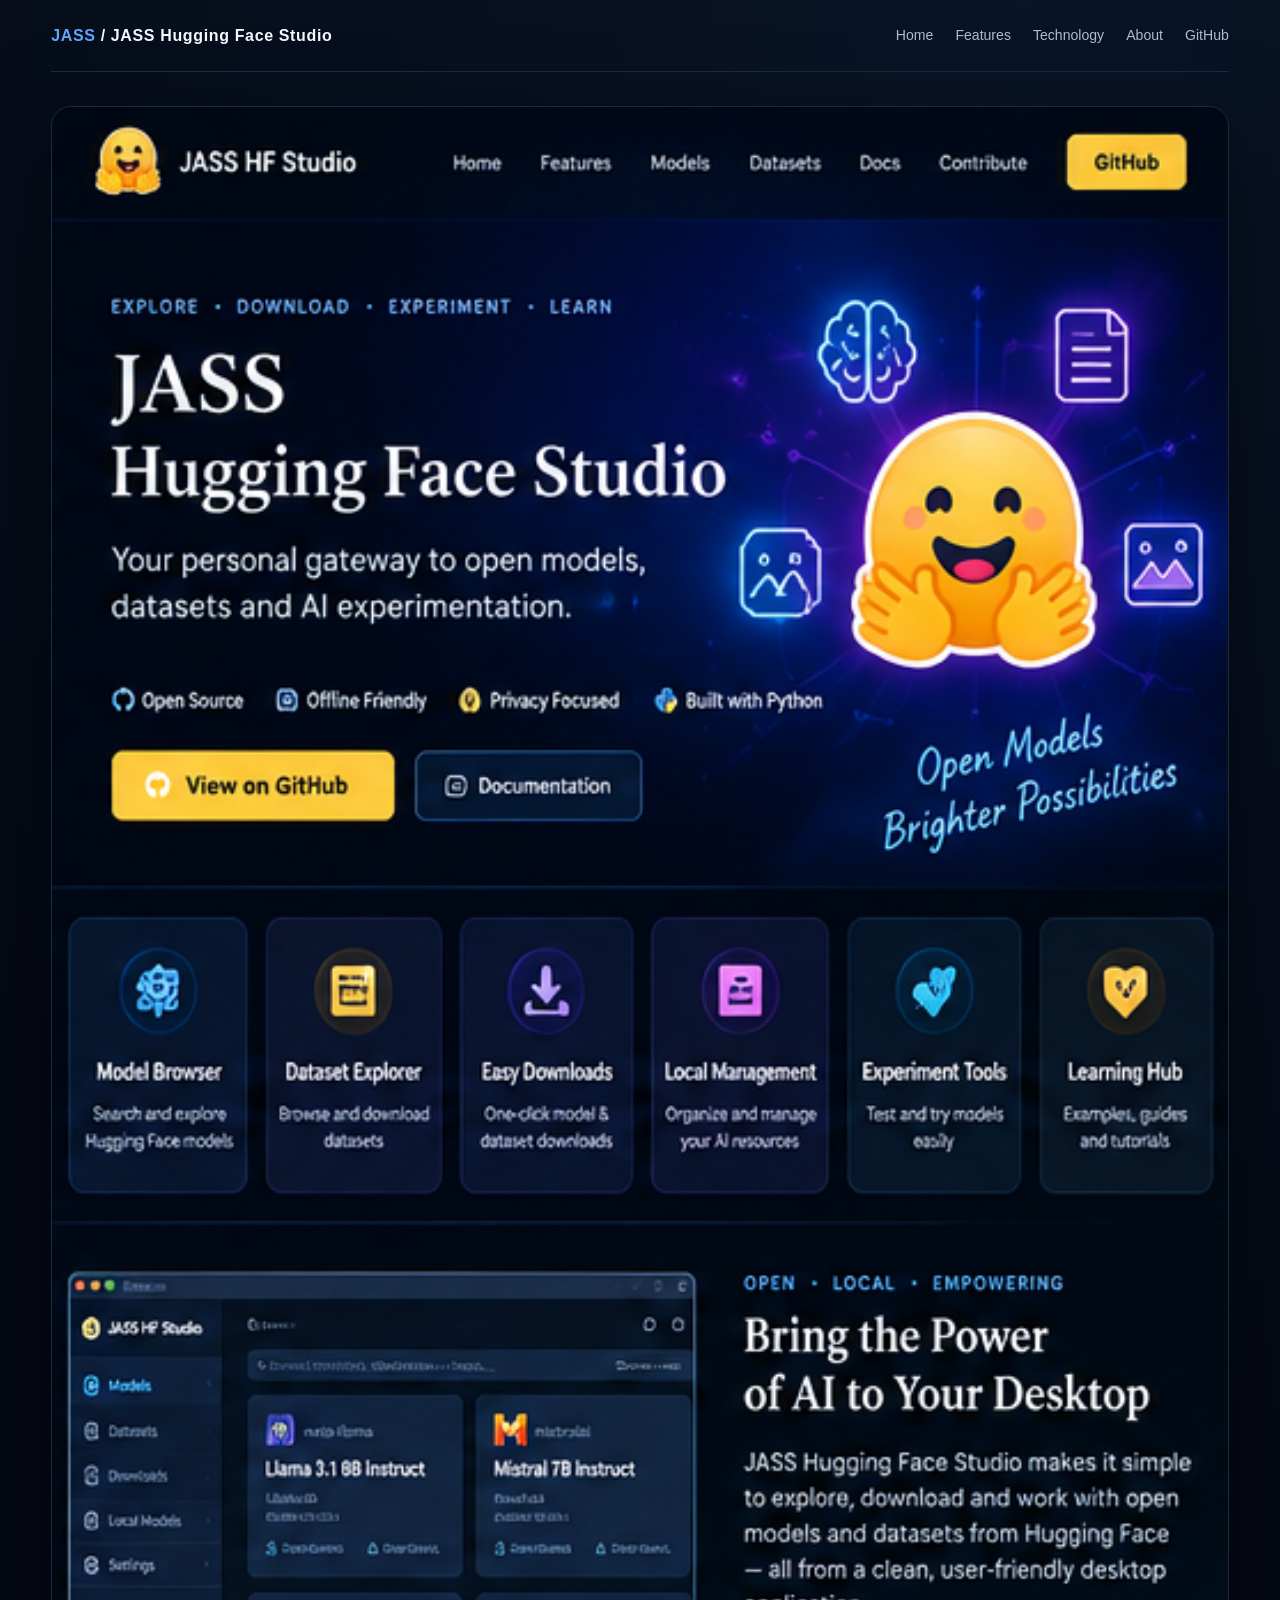
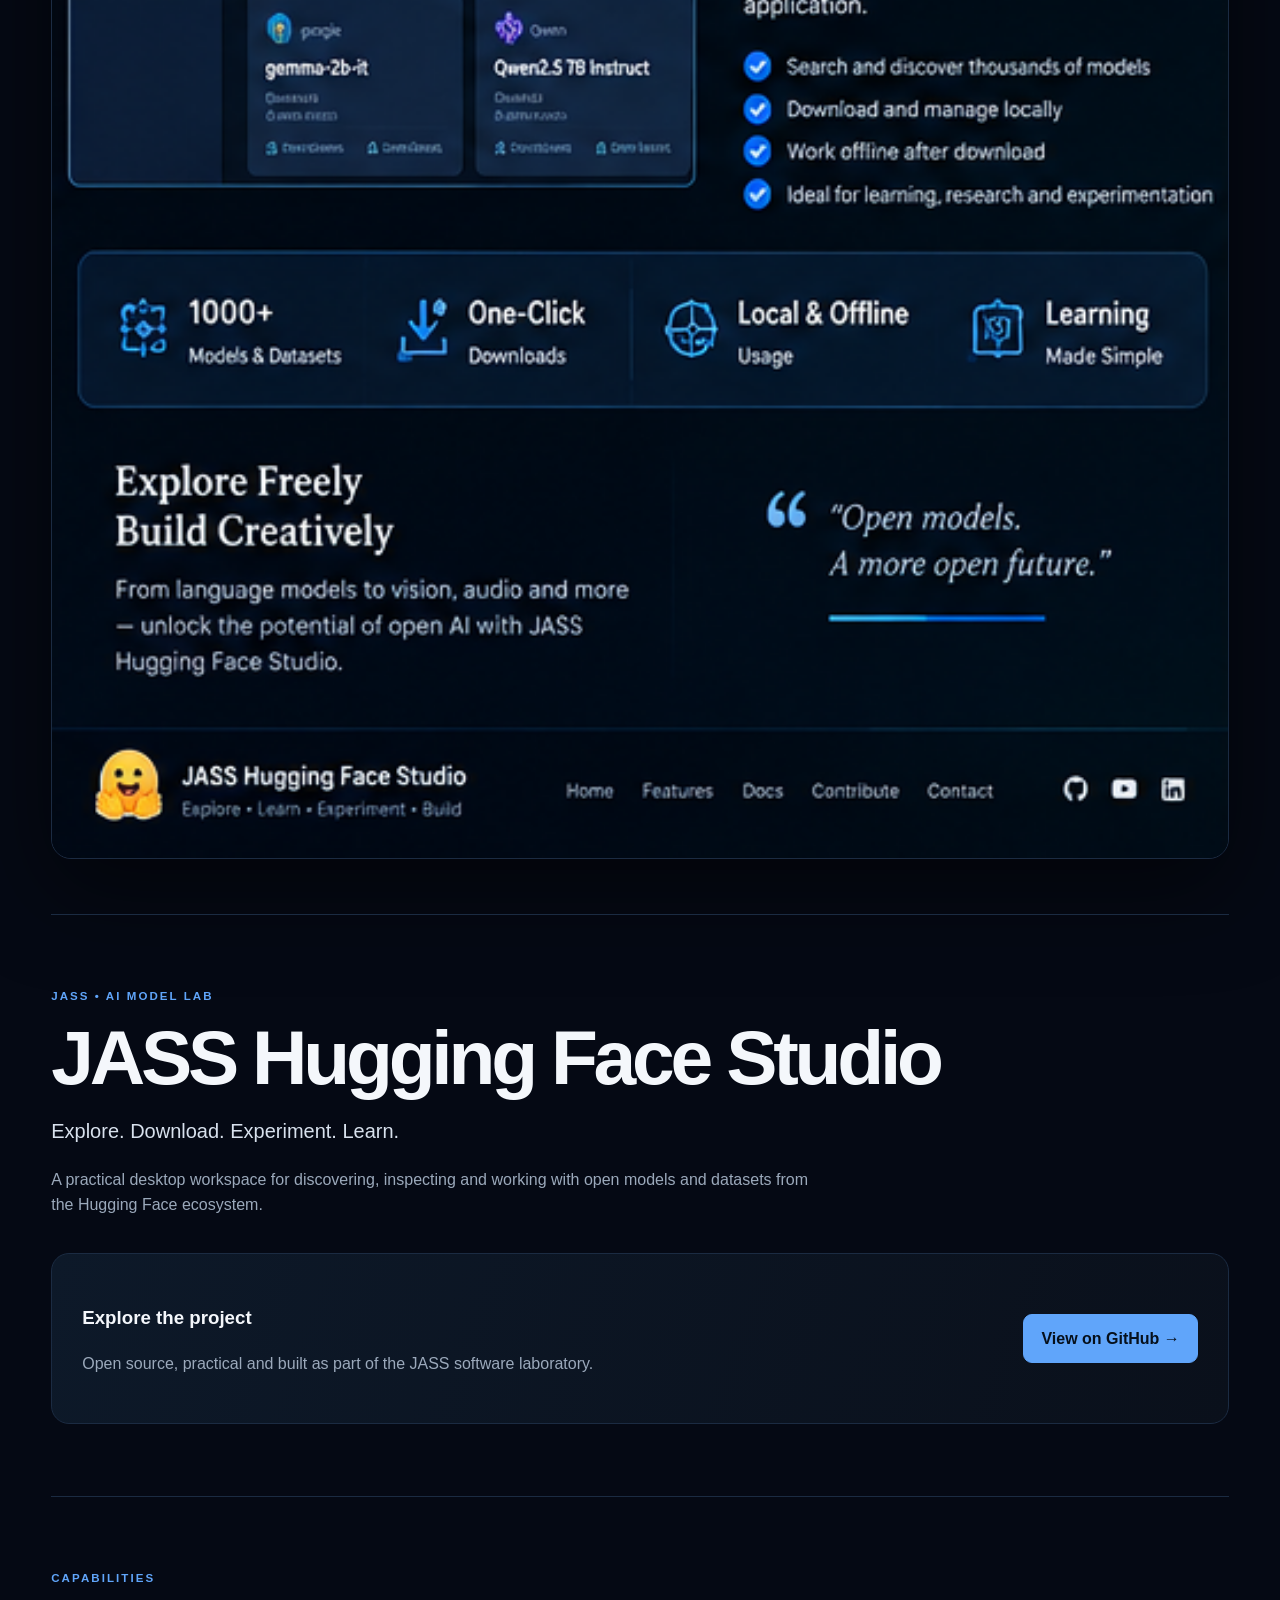
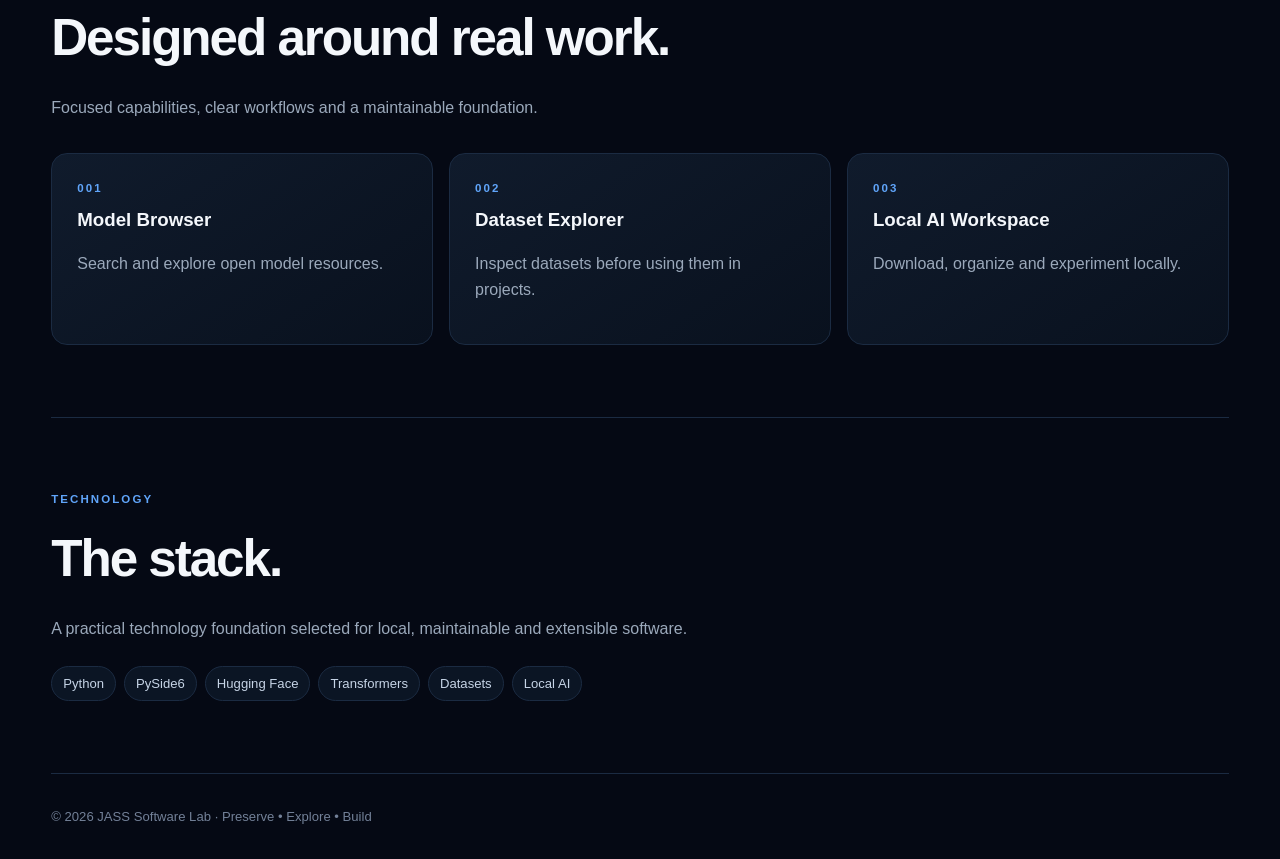
==== commit 181aa8bb: "Add files via upload" ====
--- a/index.html
+++ b/index.html
@@ -1,1151 +1,17 @@
-<!DOCTYPE html>
-<html lang="en">
-<head>
-<meta charset="UTF-8">
-<meta name="viewport" content="width=device-width, initial-scale=1.0">
-<title>JASS HUGGING FACE STUDIO — 100 Channels</title>
-<style>
-:root {
-  color-scheme: dark;
-  --bg:#0b1020;
-  --panel:#121a2b;
-  --panel-hover:#1b263d;
-  --text:#f8fafc;
-  --muted:#94a3b8;
-  --accent:#f97316;
-  --accent-soft:#fdba74;
-  --border:#29364f;
-}
-* { box-sizing:border-box; }
-body {
-  margin:0;
-  min-height:100vh;
-  font-family:"Segoe UI",Arial,sans-serif;
-  color:var(--text);
-  background:
-    radial-gradient(circle at 85% 0%, #431407 0, transparent 34%),
-    radial-gradient(circle at 10% 15%, #172554 0, transparent 28%),
-    var(--bg);
-}
-.container { max-width:1250px; margin:auto; padding:42px 24px 60px; }
-header {
-  display:flex; justify-content:space-between; align-items:end;
-  gap:28px; margin-bottom:28px;
-}
-.eyebrow {
-  color:var(--accent-soft); text-transform:uppercase;
-  letter-spacing:.18em; font-size:12px; font-weight:700;
-}
-h1 { margin:8px 0 6px; font-size:40px; }
-.subtitle { margin:0; color:var(--muted); }
-.search {
-  width:350px; max-width:100%; padding:14px 16px;
-  background:var(--panel); color:var(--text);
-  border:1px solid var(--border); border-radius:10px;
-  outline:none; font-size:14px;
-}
-.search:focus { border-color:var(--accent); }
-.stats {
-  padding:17px 19px; margin-bottom:20px;
-  background:rgba(18,26,43,.92); border:1px solid var(--border);
-  border-radius:14px; color:var(--muted);
-}
-.stats strong { color:var(--text); }
-.grid {
-  display:grid;
-  grid-template-columns:repeat(auto-fill,minmax(300px,1fr));
-  gap:14px;
-}
-.card {
-  display:flex; gap:16px; align-items:center;
-  min-height:105px; padding:17px;
-  background:rgba(18,26,43,.94);
-  border:1px solid var(--border); border-radius:13px;
-  transition:transform .15s, background .15s, border-color .15s;
-}
-.card:hover {
-  background:var(--panel-hover);
-  border-color:#475569;
-  transform:translateY(-2px);
-}
-.number {
-  width:42px; height:42px; flex:none;
-  display:grid; place-items:center;
-  background:#1f2937; border-radius:10px;
-  color:var(--muted); font-size:12px; font-weight:700;
-}
-.category {
-  margin-bottom:5px; color:var(--accent-soft);
-  text-transform:uppercase; letter-spacing:.08em;
-  font-size:10px; font-weight:700;
-}
-h2 { margin:0 0 8px; font-size:16px; }
-a { color:var(--accent-soft); text-decoration:none; font-size:13px; }
-a:hover { text-decoration:underline; }
-.empty {
-  display:none; padding:35px; text-align:center;
-  color:var(--muted); border:1px dashed var(--border);
-  border-radius:13px;
-}
-footer { margin-top:35px; color:var(--muted); font-size:13px; }
-@media(max-width:750px) {
-  header { display:block; }
-  .search { width:100%; margin-top:20px; }
-  h1 { font-size:31px; }
-}
-</style>
-</head>
-<body>
-<div class="container">
-  <header>
-    <div>
-      <div class="eyebrow">JASS HUGGING FACE STUDIO</div>
-      <h1>AI Hub Directory</h1>
-      <p class="subtitle">100 curated Hugging Face creators and organizations.</p>
-    </div>
-    <input id="search" class="search" type="search"
-           placeholder="Search creators, categories, or links…"
-           aria-label="Search channels">
-  </header>
-
-  <div class="stats">
-    <strong>100 Hugging Face channels</strong>
-    &nbsp;·&nbsp; Click any entry to open its Hub page.
-    <span id="count"></span>
-  </div>
-
-  <main id="grid" class="grid">
-    
-    <article class="card" data-search="hugging face ai platform https://huggingface.co/huggingface">
-      <div class="number">01</div>
-      <div class="content">
-        <div class="category">AI Platform</div>
-        <h2>Hugging Face</h2>
-        <a href="https://huggingface.co/huggingface" target="_blank" rel="noopener noreferrer">
-          Open on Hugging Face ↗
-        </a>
-      </div>
-    </article>
-    <article class="card" data-search="openai community ai models https://huggingface.co/openai-community">
-      <div class="number">02</div>
-      <div class="content">
-        <div class="category">AI Models</div>
-        <h2>OpenAI Community</h2>
-        <a href="https://huggingface.co/openai-community" target="_blank" rel="noopener noreferrer">
-          Open on Hugging Face ↗
-        </a>
-      </div>
-    </article>
-    <article class="card" data-search="google ai models https://huggingface.co/google">
-      <div class="number">03</div>
-      <div class="content">
-        <div class="category">AI Models</div>
-        <h2>Google</h2>
-        <a href="https://huggingface.co/google" target="_blank" rel="noopener noreferrer">
-          Open on Hugging Face ↗
-        </a>
-      </div>
-    </article>
-    <article class="card" data-search="meta llama llms https://huggingface.co/meta-llama">
-      <div class="number">04</div>
-      <div class="content">
-        <div class="category">LLMs</div>
-        <h2>Meta Llama</h2>
-        <a href="https://huggingface.co/meta-llama" target="_blank" rel="noopener noreferrer">
-          Open on Hugging Face ↗
-        </a>
-      </div>
-    </article>
-    <article class="card" data-search="microsoft ai models https://huggingface.co/microsoft">
-      <div class="number">05</div>
-      <div class="content">
-        <div class="category">AI Models</div>
-        <h2>Microsoft</h2>
-        <a href="https://huggingface.co/microsoft" target="_blank" rel="noopener noreferrer">
-          Open on Hugging Face ↗
-        </a>
-      </div>
-    </article>
-    <article class="card" data-search="qwen llms https://huggingface.co/qwen">
-      <div class="number">06</div>
-      <div class="content">
-        <div class="category">LLMs</div>
-        <h2>Qwen</h2>
-        <a href="https://huggingface.co/Qwen" target="_blank" rel="noopener noreferrer">
-          Open on Hugging Face ↗
-        </a>
-      </div>
-    </article>
-    <article class="card" data-search="mistral ai llms https://huggingface.co/mistralai">
-      <div class="number">07</div>
-      <div class="content">
-        <div class="category">LLMs</div>
-        <h2>Mistral AI</h2>
-        <a href="https://huggingface.co/mistralai" target="_blank" rel="noopener noreferrer">
-          Open on Hugging Face ↗
-        </a>
-      </div>
-    </article>
-    <article class="card" data-search="deepseek ai llms https://huggingface.co/deepseek-ai">
-      <div class="number">08</div>
-      <div class="content">
-        <div class="category">LLMs</div>
-        <h2>DeepSeek AI</h2>
-        <a href="https://huggingface.co/deepseek-ai" target="_blank" rel="noopener noreferrer">
-          Open on Hugging Face ↗
-        </a>
-      </div>
-    </article>
-    <article class="card" data-search="nvidia ai hardware https://huggingface.co/nvidia">
-      <div class="number">09</div>
-      <div class="content">
-        <div class="category">AI Hardware</div>
-        <h2>NVIDIA</h2>
-        <a href="https://huggingface.co/nvidia" target="_blank" rel="noopener noreferrer">
-          Open on Hugging Face ↗
-        </a>
-      </div>
-    </article>
-    <article class="card" data-search="ibm granite llms https://huggingface.co/ibm-granite">
-      <div class="number">10</div>
-      <div class="content">
-        <div class="category">LLMs</div>
-        <h2>IBM Granite</h2>
-        <a href="https://huggingface.co/ibm-granite" target="_blank" rel="noopener noreferrer">
-          Open on Hugging Face ↗
-        </a>
-      </div>
-    </article>
-    <article class="card" data-search="intel ai hardware https://huggingface.co/intel">
-      <div class="number">11</div>
-      <div class="content">
-        <div class="category">AI Hardware</div>
-        <h2>Intel</h2>
-        <a href="https://huggingface.co/Intel" target="_blank" rel="noopener noreferrer">
-          Open on Hugging Face ↗
-        </a>
-      </div>
-    </article>
-    <article class="card" data-search="amd ai hardware https://huggingface.co/amd">
-      <div class="number">12</div>
-      <div class="content">
-        <div class="category">AI Hardware</div>
-        <h2>AMD</h2>
-        <a href="https://huggingface.co/amd" target="_blank" rel="noopener noreferrer">
-          Open on Hugging Face ↗
-        </a>
-      </div>
-    </article>
-    <article class="card" data-search="apple ai research https://huggingface.co/apple">
-      <div class="number">13</div>
-      <div class="content">
-        <div class="category">AI Research</div>
-        <h2>Apple</h2>
-        <a href="https://huggingface.co/apple" target="_blank" rel="noopener noreferrer">
-          Open on Hugging Face ↗
-        </a>
-      </div>
-    </article>
-    <article class="card" data-search="facebook ai ai research https://huggingface.co/facebook">
-      <div class="number">14</div>
-      <div class="content">
-        <div class="category">AI Research</div>
-        <h2>Facebook AI</h2>
-        <a href="https://huggingface.co/facebook" target="_blank" rel="noopener noreferrer">
-          Open on Hugging Face ↗
-        </a>
-      </div>
-    </article>
-    <article class="card" data-search="stability ai generative ai https://huggingface.co/stabilityai">
-      <div class="number">15</div>
-      <div class="content">
-        <div class="category">Generative AI</div>
-        <h2>Stability AI</h2>
-        <a href="https://huggingface.co/stabilityai" target="_blank" rel="noopener noreferrer">
-          Open on Hugging Face ↗
-        </a>
-      </div>
-    </article>
-    <article class="card" data-search="black forest labs image generation https://huggingface.co/black-forest-labs">
-      <div class="number">16</div>
-      <div class="content">
-        <div class="category">Image Generation</div>
-        <h2>Black Forest Labs</h2>
-        <a href="https://huggingface.co/black-forest-labs" target="_blank" rel="noopener noreferrer">
-          Open on Hugging Face ↗
-        </a>
-      </div>
-    </article>
-    <article class="card" data-search="cohere llms https://huggingface.co/cohereforai">
-      <div class="number">17</div>
-      <div class="content">
-        <div class="category">LLMs</div>
-        <h2>Cohere</h2>
-        <a href="https://huggingface.co/CohereForAI" target="_blank" rel="noopener noreferrer">
-          Open on Hugging Face ↗
-        </a>
-      </div>
-    </article>
-    <article class="card" data-search="allen ai ai research https://huggingface.co/allenai">
-      <div class="number">18</div>
-      <div class="content">
-        <div class="category">AI Research</div>
-        <h2>Allen AI</h2>
-        <a href="https://huggingface.co/allenai" target="_blank" rel="noopener noreferrer">
-          Open on Hugging Face ↗
-        </a>
-      </div>
-    </article>
-    <article class="card" data-search="baai ai research https://huggingface.co/baai">
-      <div class="number">19</div>
-      <div class="content">
-        <div class="category">AI Research</div>
-        <h2>BAAI</h2>
-        <a href="https://huggingface.co/BAAI" target="_blank" rel="noopener noreferrer">
-          Open on Hugging Face ↗
-        </a>
-      </div>
-    </article>
-    <article class="card" data-search="01 ai llms https://huggingface.co/01-ai">
-      <div class="number">20</div>
-      <div class="content">
-        <div class="category">LLMs</div>
-        <h2>01 AI</h2>
-        <a href="https://huggingface.co/01-ai" target="_blank" rel="noopener noreferrer">
-          Open on Hugging Face ↗
-        </a>
-      </div>
-    </article>
-    <article class="card" data-search="thudm llms https://huggingface.co/thudm">
-      <div class="number">21</div>
-      <div class="content">
-        <div class="category">LLMs</div>
-        <h2>THUDM</h2>
-        <a href="https://huggingface.co/THUDM" target="_blank" rel="noopener noreferrer">
-          Open on Hugging Face ↗
-        </a>
-      </div>
-    </article>
-    <article class="card" data-search="internlm llms https://huggingface.co/internlm">
-      <div class="number">22</div>
-      <div class="content">
-        <div class="category">LLMs</div>
-        <h2>InternLM</h2>
-        <a href="https://huggingface.co/internlm" target="_blank" rel="noopener noreferrer">
-          Open on Hugging Face ↗
-        </a>
-      </div>
-    </article>
-    <article class="card" data-search="openbmb llms https://huggingface.co/openbmb">
-      <div class="number">23</div>
-      <div class="content">
-        <div class="category">LLMs</div>
-        <h2>OpenBMB</h2>
-        <a href="https://huggingface.co/openbmb" target="_blank" rel="noopener noreferrer">
-          Open on Hugging Face ↗
-        </a>
-      </div>
-    </article>
-    <article class="card" data-search="minimax llms https://huggingface.co/minimaxai">
-      <div class="number">24</div>
-      <div class="content">
-        <div class="category">LLMs</div>
-        <h2>MiniMax</h2>
-        <a href="https://huggingface.co/MiniMaxAI" target="_blank" rel="noopener noreferrer">
-          Open on Hugging Face ↗
-        </a>
-      </div>
-    </article>
-    <article class="card" data-search="zhipu ai llms https://huggingface.co/zai-org">
-      <div class="number">25</div>
-      <div class="content">
-        <div class="category">LLMs</div>
-        <h2>Zhipu AI</h2>
-        <a href="https://huggingface.co/zai-org" target="_blank" rel="noopener noreferrer">
-          Open on Hugging Face ↗
-        </a>
-      </div>
-    </article>
-    <article class="card" data-search="moonshot ai llms https://huggingface.co/moonshotai">
-      <div class="number">26</div>
-      <div class="content">
-        <div class="category">LLMs</div>
-        <h2>Moonshot AI</h2>
-        <a href="https://huggingface.co/moonshotai" target="_blank" rel="noopener noreferrer">
-          Open on Hugging Face ↗
-        </a>
-      </div>
-    </article>
-    <article class="card" data-search="bytedance ai research https://huggingface.co/bytedance">
-      <div class="number">27</div>
-      <div class="content">
-        <div class="category">AI Research</div>
-        <h2>ByteDance</h2>
-        <a href="https://huggingface.co/ByteDance" target="_blank" rel="noopener noreferrer">
-          Open on Hugging Face ↗
-        </a>
-      </div>
-    </article>
-    <article class="card" data-search="tencent ai research https://huggingface.co/tencent">
-      <div class="number">28</div>
-      <div class="content">
-        <div class="category">AI Research</div>
-        <h2>Tencent</h2>
-        <a href="https://huggingface.co/tencent" target="_blank" rel="noopener noreferrer">
-          Open on Hugging Face ↗
-        </a>
-      </div>
-    </article>
-    <article class="card" data-search="alibaba damo ai research https://huggingface.co/damo">
-      <div class="number">29</div>
-      <div class="content">
-        <div class="category">AI Research</div>
-        <h2>Alibaba DAMO</h2>
-        <a href="https://huggingface.co/damo" target="_blank" rel="noopener noreferrer">
-          Open on Hugging Face ↗
-        </a>
-      </div>
-    </article>
-    <article class="card" data-search="baidu ai research https://huggingface.co/baidu">
-      <div class="number">30</div>
-      <div class="content">
-        <div class="category">AI Research</div>
-        <h2>Baidu</h2>
-        <a href="https://huggingface.co/baidu" target="_blank" rel="noopener noreferrer">
-          Open on Hugging Face ↗
-        </a>
-      </div>
-    </article>
-    <article class="card" data-search="sensetime computer vision https://huggingface.co/sensetime">
-      <div class="number">31</div>
-      <div class="content">
-        <div class="category">Computer Vision</div>
-        <h2>SenseTime</h2>
-        <a href="https://huggingface.co/SenseTime" target="_blank" rel="noopener noreferrer">
-          Open on Hugging Face ↗
-        </a>
-      </div>
-    </article>
-    <article class="card" data-search="salesforce ai ai research https://huggingface.co/salesforce">
-      <div class="number">32</div>
-      <div class="content">
-        <div class="category">AI Research</div>
-        <h2>Salesforce AI</h2>
-        <a href="https://huggingface.co/Salesforce" target="_blank" rel="noopener noreferrer">
-          Open on Hugging Face ↗
-        </a>
-      </div>
-    </article>
-    <article class="card" data-search="adobe ai research https://huggingface.co/adobe">
-      <div class="number">33</div>
-      <div class="content">
-        <div class="category">AI Research</div>
-        <h2>Adobe</h2>
-        <a href="https://huggingface.co/adobe" target="_blank" rel="noopener noreferrer">
-          Open on Hugging Face ↗
-        </a>
-      </div>
-    </article>
-    <article class="card" data-search="nokia ai research https://huggingface.co/nokia">
-      <div class="number">34</div>
-      <div class="content">
-        <div class="category">AI Research</div>
-        <h2>Nokia</h2>
-        <a href="https://huggingface.co/Nokia" target="_blank" rel="noopener noreferrer">
-          Open on Hugging Face ↗
-        </a>
-      </div>
-    </article>
-    <article class="card" data-search="servicenow ai enterprise ai https://huggingface.co/servicenow-ai">
-      <div class="number">35</div>
-      <div class="content">
-        <div class="category">Enterprise AI</div>
-        <h2>ServiceNow AI</h2>
-        <a href="https://huggingface.co/ServiceNow-AI" target="_blank" rel="noopener noreferrer">
-          Open on Hugging Face ↗
-        </a>
-      </div>
-    </article>
-    <article class="card" data-search="databricks ai data https://huggingface.co/databricks">
-      <div class="number">36</div>
-      <div class="content">
-        <div class="category">AI Data</div>
-        <h2>Databricks</h2>
-        <a href="https://huggingface.co/databricks" target="_blank" rel="noopener noreferrer">
-          Open on Hugging Face ↗
-        </a>
-      </div>
-    </article>
-    <article class="card" data-search="snowflake ai data https://huggingface.co/snowflake">
-      <div class="number">37</div>
-      <div class="content">
-        <div class="category">AI Data</div>
-        <h2>Snowflake</h2>
-        <a href="https://huggingface.co/snowflake" target="_blank" rel="noopener noreferrer">
-          Open on Hugging Face ↗
-        </a>
-      </div>
-    </article>
-    <article class="card" data-search="mongodb ai data https://huggingface.co/mongodb">
-      <div class="number">38</div>
-      <div class="content">
-        <div class="category">AI Data</div>
-        <h2>MongoDB</h2>
-        <a href="https://huggingface.co/mongodb" target="_blank" rel="noopener noreferrer">
-          Open on Hugging Face ↗
-        </a>
-      </div>
-    </article>
-    <article class="card" data-search="nomic ai embeddings https://huggingface.co/nomic-ai">
-      <div class="number">39</div>
-      <div class="content">
-        <div class="category">Embeddings</div>
-        <h2>Nomic AI</h2>
-        <a href="https://huggingface.co/nomic-ai" target="_blank" rel="noopener noreferrer">
-          Open on Hugging Face ↗
-        </a>
-      </div>
-    </article>
-    <article class="card" data-search="unsloth llm tools https://huggingface.co/unsloth">
-      <div class="number">40</div>
-      <div class="content">
-        <div class="category">LLM Tools</div>
-        <h2>Unsloth</h2>
-        <a href="https://huggingface.co/unsloth" target="_blank" rel="noopener noreferrer">
-          Open on Hugging Face ↗
-        </a>
-      </div>
-    </article>
-    <article class="card" data-search="lightricks generative ai https://huggingface.co/lightricks">
-      <div class="number">41</div>
-      <div class="content">
-        <div class="category">Generative AI</div>
-        <h2>Lightricks</h2>
-        <a href="https://huggingface.co/Lightricks" target="_blank" rel="noopener noreferrer">
-          Open on Hugging Face ↗
-        </a>
-      </div>
-    </article>
-    <article class="card" data-search="runway video ai https://huggingface.co/runwayml">
-      <div class="number">42</div>
-      <div class="content">
-        <div class="category">Video AI</div>
-        <h2>Runway</h2>
-        <a href="https://huggingface.co/runwayml" target="_blank" rel="noopener noreferrer">
-          Open on Hugging Face ↗
-        </a>
-      </div>
-    </article>
-    <article class="card" data-search="elevenlabs speech ai https://huggingface.co/elevenlabs">
-      <div class="number">43</div>
-      <div class="content">
-        <div class="category">Speech AI</div>
-        <h2>ElevenLabs</h2>
-        <a href="https://huggingface.co/elevenlabs" target="_blank" rel="noopener noreferrer">
-          Open on Hugging Face ↗
-        </a>
-      </div>
-    </article>
-    <article class="card" data-search="kyutai speech ai https://huggingface.co/kyutai">
-      <div class="number">44</div>
-      <div class="content">
-        <div class="category">Speech AI</div>
-        <h2>Kyutai</h2>
-        <a href="https://huggingface.co/kyutai" target="_blank" rel="noopener noreferrer">
-          Open on Hugging Face ↗
-        </a>
-      </div>
-    </article>
-    <article class="card" data-search="hume ai speech ai https://huggingface.co/humeai">
-      <div class="number">45</div>
-      <div class="content">
-        <div class="category">Speech AI</div>
-        <h2>Hume AI</h2>
-        <a href="https://huggingface.co/humeai" target="_blank" rel="noopener noreferrer">
-          Open on Hugging Face ↗
-        </a>
-      </div>
-    </article>
-    <article class="card" data-search="nvidia nemo ai models https://huggingface.co/nvidia">
-      <div class="number">46</div>
-      <div class="content">
-        <div class="category">AI Models</div>
-        <h2>NVIDIA NeMo</h2>
-        <a href="https://huggingface.co/nvidia" target="_blank" rel="noopener noreferrer">
-          Open on Hugging Face ↗
-        </a>
-      </div>
-    </article>
-    <article class="card" data-search="black forest labs image generation https://huggingface.co/black-forest-labs">
-      <div class="number">47</div>
-      <div class="content">
-        <div class="category">Image Generation</div>
-        <h2>Black Forest Labs</h2>
-        <a href="https://huggingface.co/black-forest-labs" target="_blank" rel="noopener noreferrer">
-          Open on Hugging Face ↗
-        </a>
-      </div>
-    </article>
-    <article class="card" data-search="krea ai image generation https://huggingface.co/krea">
-      <div class="number">48</div>
-      <div class="content">
-        <div class="category">Image Generation</div>
-        <h2>Krea AI</h2>
-        <a href="https://huggingface.co/krea" target="_blank" rel="noopener noreferrer">
-          Open on Hugging Face ↗
-        </a>
-      </div>
-    </article>
-    <article class="card" data-search="ideogram image generation https://huggingface.co/ideogram">
-      <div class="number">49</div>
-      <div class="content">
-        <div class="category">Image Generation</div>
-        <h2>Ideogram</h2>
-        <a href="https://huggingface.co/ideogram" target="_blank" rel="noopener noreferrer">
-          Open on Hugging Face ↗
-        </a>
-      </div>
-    </article>
-    <article class="card" data-search="laion datasets https://huggingface.co/laion">
-      <div class="number">50</div>
-      <div class="content">
-        <div class="category">Datasets</div>
-        <h2>LAION</h2>
-        <a href="https://huggingface.co/laion" target="_blank" rel="noopener noreferrer">
-          Open on Hugging Face ↗
-        </a>
-      </div>
-    </article>
-    <article class="card" data-search="eleutherai ai research https://huggingface.co/eleutherai">
-      <div class="number">51</div>
-      <div class="content">
-        <div class="category">AI Research</div>
-        <h2>EleutherAI</h2>
-        <a href="https://huggingface.co/EleutherAI" target="_blank" rel="noopener noreferrer">
-          Open on Hugging Face ↗
-        </a>
-      </div>
-    </article>
-    <article class="card" data-search="together ai ai infrastructure https://huggingface.co/togethercomputer">
-      <div class="number">52</div>
-      <div class="content">
-        <div class="category">AI Infrastructure</div>
-        <h2>Together AI</h2>
-        <a href="https://huggingface.co/togethercomputer" target="_blank" rel="noopener noreferrer">
-          Open on Hugging Face ↗
-        </a>
-      </div>
-    </article>
-    <article class="card" data-search="nous research llms https://huggingface.co/nousresearch">
-      <div class="number">53</div>
-      <div class="content">
-        <div class="category">LLMs</div>
-        <h2>Nous Research</h2>
-        <a href="https://huggingface.co/NousResearch" target="_blank" rel="noopener noreferrer">
-          Open on Hugging Face ↗
-        </a>
-      </div>
-    </article>
-    <article class="card" data-search="teknium llms https://huggingface.co/teknium">
-      <div class="number">54</div>
-      <div class="content">
-        <div class="category">LLMs</div>
-        <h2>Teknium</h2>
-        <a href="https://huggingface.co/teknium" target="_blank" rel="noopener noreferrer">
-          Open on Hugging Face ↗
-        </a>
-      </div>
-    </article>
-    <article class="card" data-search="thebloke gguf https://huggingface.co/thebloke">
-      <div class="number">55</div>
-      <div class="content">
-        <div class="category">GGUF</div>
-        <h2>TheBloke</h2>
-        <a href="https://huggingface.co/TheBloke" target="_blank" rel="noopener noreferrer">
-          Open on Hugging Face ↗
-        </a>
-      </div>
-    </article>
-    <article class="card" data-search="bartowski gguf https://huggingface.co/bartowski">
-      <div class="number">56</div>
-      <div class="content">
-        <div class="category">GGUF</div>
-        <h2>bartowski</h2>
-        <a href="https://huggingface.co/bartowski" target="_blank" rel="noopener noreferrer">
-          Open on Hugging Face ↗
-        </a>
-      </div>
-    </article>
-    <article class="card" data-search="lmstudio-community local ai https://huggingface.co/lmstudio-community">
-      <div class="number">57</div>
-      <div class="content">
-        <div class="category">Local AI</div>
-        <h2>lmstudio-community</h2>
-        <a href="https://huggingface.co/lmstudio-community" target="_blank" rel="noopener noreferrer">
-          Open on Hugging Face ↗
-        </a>
-      </div>
-    </article>
-    <article class="card" data-search="thebloke archive local ai https://huggingface.co/thebloke">
-      <div class="number">58</div>
-      <div class="content">
-        <div class="category">Local AI</div>
-        <h2>TheBloke Archive</h2>
-        <a href="https://huggingface.co/TheBloke" target="_blank" rel="noopener noreferrer">
-          Open on Hugging Face ↗
-        </a>
-      </div>
-    </article>
-    <article class="card" data-search="maziyarpanahi llms https://huggingface.co/maziyarpanahi">
-      <div class="number">59</div>
-      <div class="content">
-        <div class="category">LLMs</div>
-        <h2>MaziyarPanahi</h2>
-        <a href="https://huggingface.co/MaziyarPanahi" target="_blank" rel="noopener noreferrer">
-          Open on Hugging Face ↗
-        </a>
-      </div>
-    </article>
-    <article class="card" data-search="bartowski archive local ai https://huggingface.co/bartowski">
-      <div class="number">60</div>
-      <div class="content">
-        <div class="category">Local AI</div>
-        <h2>bartowski Archive</h2>
-        <a href="https://huggingface.co/bartowski" target="_blank" rel="noopener noreferrer">
-          Open on Hugging Face ↗
-        </a>
-      </div>
-    </article>
-    <article class="card" data-search="quantfactory quantization https://huggingface.co/quantfactory">
-      <div class="number">61</div>
-      <div class="content">
-        <div class="category">Quantization</div>
-        <h2>QuantFactory</h2>
-        <a href="https://huggingface.co/QuantFactory" target="_blank" rel="noopener noreferrer">
-          Open on Hugging Face ↗
-        </a>
-      </div>
-    </article>
-    <article class="card" data-search="ggml-org local ai https://huggingface.co/ggml-org">
-      <div class="number">62</div>
-      <div class="content">
-        <div class="category">Local AI</div>
-        <h2>ggml-org</h2>
-        <a href="https://huggingface.co/ggml-org" target="_blank" rel="noopener noreferrer">
-          Open on Hugging Face ↗
-        </a>
-      </div>
-    </article>
-    <article class="card" data-search="mozilla ai research https://huggingface.co/mozilla">
-      <div class="number">63</div>
-      <div class="content">
-        <div class="category">AI Research</div>
-        <h2>Mozilla</h2>
-        <a href="https://huggingface.co/mozilla" target="_blank" rel="noopener noreferrer">
-          Open on Hugging Face ↗
-        </a>
-      </div>
-    </article>
-    <article class="card" data-search="mozilla ai ai research https://huggingface.co/mozilla">
-      <div class="number">64</div>
-      <div class="content">
-        <div class="category">AI Research</div>
-        <h2>Mozilla AI</h2>
-        <a href="https://huggingface.co/Mozilla" target="_blank" rel="noopener noreferrer">
-          Open on Hugging Face ↗
-        </a>
-      </div>
-    </article>
-    <article class="card" data-search="nvidia ai ai models https://huggingface.co/nvidia">
-      <div class="number">65</div>
-      <div class="content">
-        <div class="category">AI Models</div>
-        <h2>NVIDIA AI</h2>
-        <a href="https://huggingface.co/nvidia" target="_blank" rel="noopener noreferrer">
-          Open on Hugging Face ↗
-        </a>
-      </div>
-    </article>
-    <article class="card" data-search="h2o ai llms https://huggingface.co/h2oai">
-      <div class="number">66</div>
-      <div class="content">
-        <div class="category">LLMs</div>
-        <h2>H2O AI</h2>
-        <a href="https://huggingface.co/h2oai" target="_blank" rel="noopener noreferrer">
-          Open on Hugging Face ↗
-        </a>
-      </div>
-    </article>
-    <article class="card" data-search="together computer llms https://huggingface.co/togethercomputer">
-      <div class="number">67</div>
-      <div class="content">
-        <div class="category">LLMs</div>
-        <h2>Together Computer</h2>
-        <a href="https://huggingface.co/togethercomputer" target="_blank" rel="noopener noreferrer">
-          Open on Hugging Face ↗
-        </a>
-      </div>
-    </article>
-    <article class="card" data-search="upstage llms https://huggingface.co/upstage">
-      <div class="number">68</div>
-      <div class="content">
-        <div class="category">LLMs</div>
-        <h2>Upstage</h2>
-        <a href="https://huggingface.co/upstage" target="_blank" rel="noopener noreferrer">
-          Open on Hugging Face ↗
-        </a>
-      </div>
-    </article>
-    <article class="card" data-search="cerebras ai hardware https://huggingface.co/cerebras">
-      <div class="number">69</div>
-      <div class="content">
-        <div class="category">AI Hardware</div>
-        <h2>Cerebras</h2>
-        <a href="https://huggingface.co/cerebras" target="_blank" rel="noopener noreferrer">
-          Open on Hugging Face ↗
-        </a>
-      </div>
-    </article>
-    <article class="card" data-search="groq ai hardware https://huggingface.co/groq">
-      <div class="number">70</div>
-      <div class="content">
-        <div class="category">AI Hardware</div>
-        <h2>Groq</h2>
-        <a href="https://huggingface.co/Groq" target="_blank" rel="noopener noreferrer">
-          Open on Hugging Face ↗
-        </a>
-      </div>
-    </article>
-    <article class="card" data-search="sakana ai ai research https://huggingface.co/sakanaai">
-      <div class="number">71</div>
-      <div class="content">
-        <div class="category">AI Research</div>
-        <h2>Sakana AI</h2>
-        <a href="https://huggingface.co/SakanaAI" target="_blank" rel="noopener noreferrer">
-          Open on Hugging Face ↗
-        </a>
-      </div>
-    </article>
-    <article class="card" data-search="arcee ai llms https://huggingface.co/arcee-ai">
-      <div class="number">72</div>
-      <div class="content">
-        <div class="category">LLMs</div>
-        <h2>Arcee AI</h2>
-        <a href="https://huggingface.co/arcee-ai" target="_blank" rel="noopener noreferrer">
-          Open on Hugging Face ↗
-        </a>
-      </div>
-    </article>
-    <article class="card" data-search="ai2 ai research https://huggingface.co/allenai">
-      <div class="number">73</div>
-      <div class="content">
-        <div class="category">AI Research</div>
-        <h2>AI2</h2>
-        <a href="https://huggingface.co/allenai" target="_blank" rel="noopener noreferrer">
-          Open on Hugging Face ↗
-        </a>
-      </div>
-    </article>
-    <article class="card" data-search="nousresearch llms https://huggingface.co/nousresearch">
-      <div class="number">74</div>
-      <div class="content">
-        <div class="category">LLMs</div>
-        <h2>NousResearch</h2>
-        <a href="https://huggingface.co/NousResearch" target="_blank" rel="noopener noreferrer">
-          Open on Hugging Face ↗
-        </a>
-      </div>
-    </article>
-    <article class="card" data-search="opengvlab computer vision https://huggingface.co/opengvlab">
-      <div class="number">75</div>
-      <div class="content">
-        <div class="category">Computer Vision</div>
-        <h2>OpenGVLab</h2>
-        <a href="https://huggingface.co/OpenGVLab" target="_blank" rel="noopener noreferrer">
-          Open on Hugging Face ↗
-        </a>
-      </div>
-    </article>
-    <article class="card" data-search="idea-research computer vision https://huggingface.co/idea-research">
-      <div class="number">76</div>
-      <div class="content">
-        <div class="category">Computer Vision</div>
-        <h2>IDEA-Research</h2>
-        <a href="https://huggingface.co/IDEA-Research" target="_blank" rel="noopener noreferrer">
-          Open on Hugging Face ↗
-        </a>
-      </div>
-    </article>
-    <article class="card" data-search="bytedance research ai research https://huggingface.co/bytedance">
-      <div class="number">77</div>
-      <div class="content">
-        <div class="category">AI Research</div>
-        <h2>ByteDance Research</h2>
-        <a href="https://huggingface.co/ByteDance" target="_blank" rel="noopener noreferrer">
-          Open on Hugging Face ↗
-        </a>
-      </div>
-    </article>
-    <article class="card" data-search="hugging face h4 ai research https://huggingface.co/h4">
-      <div class="number">78</div>
-      <div class="content">
-        <div class="category">AI Research</div>
-        <h2>Hugging Face H4</h2>
-        <a href="https://huggingface.co/h4" target="_blank" rel="noopener noreferrer">
-          Open on Hugging Face ↗
-        </a>
-      </div>
-    </article>
-    <article class="card" data-search="hugging face smollab small models https://huggingface.co/huggingfacetb">
-      <div class="number">79</div>
-      <div class="content">
-        <div class="category">Small Models</div>
-        <h2>Hugging Face SmolLab</h2>
-        <a href="https://huggingface.co/HuggingFaceTB" target="_blank" rel="noopener noreferrer">
-          Open on Hugging Face ↗
-        </a>
-      </div>
-    </article>
-    <article class="card" data-search="hugging face tb small models https://huggingface.co/huggingfacetb">
-      <div class="number">80</div>
-      <div class="content">
-        <div class="category">Small Models</div>
-        <h2>Hugging Face TB</h2>
-        <a href="https://huggingface.co/HuggingFaceTB" target="_blank" rel="noopener noreferrer">
-          Open on Hugging Face ↗
-        </a>
-      </div>
-    </article>
-    <article class="card" data-search="hugging face sentence transformers embeddings https://huggingface.co/sentence-transformers">
-      <div class="number">81</div>
-      <div class="content">
-        <div class="category">Embeddings</div>
-        <h2>Hugging Face Sentence Transformers</h2>
-        <a href="https://huggingface.co/sentence-transformers" target="_blank" rel="noopener noreferrer">
-          Open on Hugging Face ↗
-        </a>
-      </div>
-    </article>
-    <article class="card" data-search="sentence transformers embeddings https://huggingface.co/sentence-transformers">
-      <div class="number">82</div>
-      <div class="content">
-        <div class="category">Embeddings</div>
-        <h2>Sentence Transformers</h2>
-        <a href="https://huggingface.co/sentence-transformers" target="_blank" rel="noopener noreferrer">
-          Open on Hugging Face ↗
-        </a>
-      </div>
-    </article>
-    <article class="card" data-search="microsoft research ai research https://huggingface.co/microsoft">
-      <div class="number">83</div>
-      <div class="content">
-        <div class="category">AI Research</div>
-        <h2>Microsoft Research</h2>
-        <a href="https://huggingface.co/microsoft" target="_blank" rel="noopener noreferrer">
-          Open on Hugging Face ↗
-        </a>
-      </div>
-    </article>
-    <article class="card" data-search="google research ai research https://huggingface.co/google">
-      <div class="number">84</div>
-      <div class="content">
-        <div class="category">AI Research</div>
-        <h2>Google Research</h2>
-        <a href="https://huggingface.co/google" target="_blank" rel="noopener noreferrer">
-          Open on Hugging Face ↗
-        </a>
-      </div>
-    </article>
-    <article class="card" data-search="meta ai ai research https://huggingface.co/facebook">
-      <div class="number">85</div>
-      <div class="content">
-        <div class="category">AI Research</div>
-        <h2>Meta AI</h2>
-        <a href="https://huggingface.co/facebook" target="_blank" rel="noopener noreferrer">
-          Open on Hugging Face ↗
-        </a>
-      </div>
-    </article>
-    <article class="card" data-search="mistral research ai research https://huggingface.co/mistralai">
-      <div class="number">86</div>
-      <div class="content">
-        <div class="category">AI Research</div>
-        <h2>Mistral Research</h2>
-        <a href="https://huggingface.co/mistralai" target="_blank" rel="noopener noreferrer">
-          Open on Hugging Face ↗
-        </a>
-      </div>
-    </article>
-    <article class="card" data-search="qwen research ai research https://huggingface.co/qwen">
-      <div class="number">87</div>
-      <div class="content">
-        <div class="category">AI Research</div>
-        <h2>Qwen Research</h2>
-        <a href="https://huggingface.co/Qwen" target="_blank" rel="noopener noreferrer">
-          Open on Hugging Face ↗
-        </a>
-      </div>
-    </article>
-    <article class="card" data-search="deepseek research ai research https://huggingface.co/deepseek-ai">
-      <div class="number">88</div>
-      <div class="content">
-        <div class="category">AI Research</div>
-        <h2>DeepSeek Research</h2>
-        <a href="https://huggingface.co/deepseek-ai" target="_blank" rel="noopener noreferrer">
-          Open on Hugging Face ↗
-        </a>
-      </div>
-    </article>
-    <article class="card" data-search="ibm research ai research https://huggingface.co/ibm-granite">
-      <div class="number">89</div>
-      <div class="content">
-        <div class="category">AI Research</div>
-        <h2>IBM Research</h2>
-        <a href="https://huggingface.co/ibm-granite" target="_blank" rel="noopener noreferrer">
-          Open on Hugging Face ↗
-        </a>
-      </div>
-    </article>
-    <article class="card" data-search="stanford nlp nlp https://huggingface.co/stanfordnlp">
-      <div class="number">90</div>
-      <div class="content">
-        <div class="category">NLP</div>
-        <h2>Stanford NLP</h2>
-        <a href="https://huggingface.co/stanfordnlp" target="_blank" rel="noopener noreferrer">
-          Open on Hugging Face ↗
-        </a>
-      </div>
-    </article>
-    <article class="card" data-search="berkeley ai research ai research https://huggingface.co/berkeley-nest">
-      <div class="number">91</div>
-      <div class="content">
-        <div class="category">AI Research</div>
-        <h2>Berkeley AI Research</h2>
-        <a href="https://huggingface.co/berkeley-nest" target="_blank" rel="noopener noreferrer">
-          Open on Hugging Face ↗
-        </a>
-      </div>
-    </article>
-    <article class="card" data-search="cornell ai ai research https://huggingface.co/cornellius-gat">
-      <div class="number">92</div>
-      <div class="content">
-        <div class="category">AI Research</div>
-        <h2>Cornell AI</h2>
-        <a href="https://huggingface.co/cornellius-gat" target="_blank" rel="noopener noreferrer">
-          Open on Hugging Face ↗
-        </a>
-      </div>
-    </article>
-    <article class="card" data-search="salesforce ai research ai research https://huggingface.co/salesforce">
-      <div class="number">93</div>
-      <div class="content">
-        <div class="category">AI Research</div>
-        <h2>Salesforce AI Research</h2>
-        <a href="https://huggingface.co/Salesforce" target="_blank" rel="noopener noreferrer">
-          Open on Hugging Face ↗
-        </a>
-      </div>
-    </article>
-    <article class="card" data-search="mila ai research https://huggingface.co/mila-iqia">
-      <div class="number">94</div>
-      <div class="content">
-        <div class="category">AI Research</div>
-        <h2>Mila</h2>
-        <a href="https://huggingface.co/mila-iqia" target="_blank" rel="noopener noreferrer">
-          Open on Hugging Face ↗
-        </a>
-      </div>
-    </article>
-    <article class="card" data-search="nyu nlp https://huggingface.co/nyu-mll">
-      <div class="number">95</div>
-      <div class="content">
-        <div class="category">NLP</div>
-        <h2>NYU</h2>
-        <a href="https://huggingface.co/nyu-mll" target="_blank" rel="noopener noreferrer">
-          Open on Hugging Face ↗
-        </a>
-      </div>
-    </article>
-    <article class="card" data-search="bigscience ai research https://huggingface.co/bigscience">
-      <div class="number">96</div>
-      <div class="content">
-        <div class="category">AI Research</div>
-        <h2>BigScience</h2>
-        <a href="https://huggingface.co/bigscience" target="_blank" rel="noopener noreferrer">
-          Open on Hugging Face ↗
-        </a>
-      </div>
-    </article>
-    <article class="card" data-search="helsinki-nlp nlp https://huggingface.co/helsinki-nlp">
-      <div class="number">97</div>
-      <div class="content">
-        <div class="category">NLP</div>
-        <h2>Helsinki-NLP</h2>
-        <a href="https://huggingface.co/Helsinki-NLP" target="_blank" rel="noopener noreferrer">
-          Open on Hugging Face ↗
-        </a>
-      </div>
-    </article>
-    <article class="card" data-search="ukplab nlp https://huggingface.co/ukplab">
-      <div class="number">98</div>
-      <div class="content">
-        <div class="category">NLP</div>
-        <h2>UKPLab</h2>
-        <a href="https://huggingface.co/UKPLab" target="_blank" rel="noopener noreferrer">
-          Open on Hugging Face ↗
-        </a>
-      </div>
-    </article>
-    <article class="card" data-search="deepmind ai research https://huggingface.co/deepmind">
-      <div class="number">99</div>
-      <div class="content">
-        <div class="category">AI Research</div>
-        <h2>DeepMind</h2>
-        <a href="https://huggingface.co/deepmind" target="_blank" rel="noopener noreferrer">
-          Open on Hugging Face ↗
-        </a>
-      </div>
-    </article>
-    <article class="card" data-search="anthropic research ai research https://huggingface.co/anthropic">
-      <div class="number">100</div>
-      <div class="content">
-        <div class="category">AI Research</div>
-        <h2>Anthropic Research</h2>
-        <a href="https://huggingface.co/Anthropic" target="_blank" rel="noopener noreferrer">
-          Open on Hugging Face ↗
-        </a>
-      </div>
-    </article>
-  </main>
-
-  <div id="empty" class="empty">No matching channels found.</div>
-
-  <footer>
-    Generated from the channel list built into JASS HUGGING FACE STUDIO.
-  </footer>
-</div>
-
-<script>
-const input = document.getElementById("search");
-const cards = [...document.querySelectorAll(".card")];
-const count = document.getElementById("count");
-const empty = document.getElementById("empty");
-
-function filter() {
-  const q = input.value.trim().toLowerCase();
-  let visible = 0;
-
-  cards.forEach(card => {
-    const match = card.dataset.search.includes(q);
-    card.style.display = match ? "" : "flex";
-    if (match) visible++;
-  });
-
-  count.textContent = q ? ` · ${visible} result${visible === 1 ? "" : "s"}` : "";
-  empty.style.display = visible ? "none" : "block";
-}
-
-input.addEventListener("input", filter);
-</script>
-</body>
-</html>
+<!doctype html>
+<html lang="en"><head><meta charset="utf-8"><meta name="viewport" content="width=device-width,initial-scale=1">
+<title>JASS Hugging Face Studio — JASS</title><link rel="stylesheet" href="style.css"></head>
+<body><div class="wrap">
+<nav><div class="brand"><span>JASS</span> / JASS Hugging Face Studio</div>
+<div class="navlinks"><a href="#">Home</a><a href="#features">Features</a><a href="#technology">Technology</a><a href="#about">About</a><a href="https://github.com/Fanu2">GitHub</a></div></nav>
+<header class="hero"><img src="hero.png" alt="JASS Hugging Face Studio visual"></header>
+<section id="about" class="section"><div class="eyebrow">JASS • AI MODEL LAB</div><h1>JASS Hugging Face Studio</h1>
+<p class="lead">Explore. Download. Experiment. Learn.</p><p class="muted">A practical desktop workspace for discovering, inspecting and working with open models and datasets from the Hugging Face ecosystem.</p>
+<div class="cta"><div><h3>Explore the project</h3><p class="muted">Open source, practical and built as part of the JASS software laboratory.</p></div>
+<a class="btn primary" href="https://github.com/Fanu2">View on GitHub →</a></div></section>
+<section id="features" class="section"><div class="eyebrow">CAPABILITIES</div><h2>Designed around real work.</h2>
+<p class="muted">Focused capabilities, clear workflows and a maintainable foundation.</p><div class="grid"><article class="card"><div class="eyebrow">001</div><h3>Model Browser</h3><p>Search and explore open model resources.</p></article><article class="card"><div class="eyebrow">002</div><h3>Dataset Explorer</h3><p>Inspect datasets before using them in projects.</p></article><article class="card"><div class="eyebrow">003</div><h3>Local AI Workspace</h3><p>Download, organize and experiment locally.</p></article></div></section>
+<section id="technology" class="section"><div class="eyebrow">TECHNOLOGY</div><h2>The stack.</h2><p class="muted">A practical technology foundation selected for local, maintainable and extensible software.</p>
+<div class="tags"><span class="tag">Python</span><span class="tag">PySide6</span><span class="tag">Hugging Face</span><span class="tag">Transformers</span><span class="tag">Datasets</span><span class="tag">Local AI</span></div></section>
+<footer>© 2026 JASS Software Lab · Preserve • Explore • Build</footer>
+</div></body></html>
--- a/style.css
+++ b/style.css
@@ -0,0 +1,30 @@
+
+:root{
+  --bg:#050914;--panel:#0a1220;--line:#1b2b42;--text:#f4f7fb;
+  --muted:#9ba9bb;--accent:#60a5fa;--accent2:#60a5fa;
+}
+*{box-sizing:border-box}html{scroll-behavior:smooth}
+body{margin:0;background:radial-gradient(circle at 80% 0,#12345b44,transparent 35%),var(--bg);
+color:var(--text);font-family:Inter,Segoe UI,Arial,sans-serif;line-height:1.6}
+a{color:inherit;text-decoration:none}.wrap{width:min(1180px,92%);margin:auto}
+nav{height:72px;display:flex;align-items:center;justify-content:space-between;border-bottom:1px solid var(--line)}
+.brand{font-weight:850;letter-spacing:.04em}.brand span{color:var(--accent)}
+.navlinks{display:flex;gap:22px;color:#aebbd0;font-size:.88rem}
+.hero{padding:34px 0 55px}.hero img{width:100%;display:block;border-radius:20px;
+border:1px solid var(--line);box-shadow:0 30px 90px #0008}
+.section{padding:72px 0;border-top:1px solid var(--line)}
+.eyebrow{color:var(--accent);font-weight:800;letter-spacing:.18em;font-size:.72rem}
+h1{font-size:clamp(2.5rem,6vw,5.2rem);line-height:.98;letter-spacing:-.055em;margin:14px 0}
+h2{font-size:clamp(2rem,4vw,3.2rem);letter-spacing:-.04em;margin:10px 0}
+.lead{font-size:1.25rem;color:#d8e1ed;max-width:760px}.muted{color:var(--muted);max-width:760px}
+.grid{display:grid;grid-template-columns:repeat(3,1fr);gap:16px;margin-top:32px}
+.card{padding:25px;background:linear-gradient(145deg,#101b2c,#09111e);border:1px solid var(--line);
+border-radius:16px}.card h3{margin:8px 0}.card p{color:var(--muted)}
+.tags{display:flex;gap:8px;flex-wrap:wrap;margin-top:25px}.tag{padding:6px 11px;border-radius:999px;
+border:1px solid var(--line);color:#c6d4e6;font-size:.82rem;background:#0b1524}
+.cta{margin-top:35px;padding:30px;border:1px solid var(--line);border-radius:18px;
+background:linear-gradient(110deg,#0d1929,#0a101b);display:flex;justify-content:space-between;align-items:center;gap:20px}
+.btn{display:inline-block;padding:11px 17px;border-radius:9px;border:1px solid var(--line);font-weight:750}
+.btn.primary{background:var(--accent);color:#06101b;border-color:var(--accent)}
+footer{padding:32px 0;color:#738198;border-top:1px solid var(--line);font-size:.82rem}
+@media(max-width:760px){.navlinks{display:none}.grid{grid-template-columns:1fr}.cta{display:block}.cta .btn{margin-top:18px}}
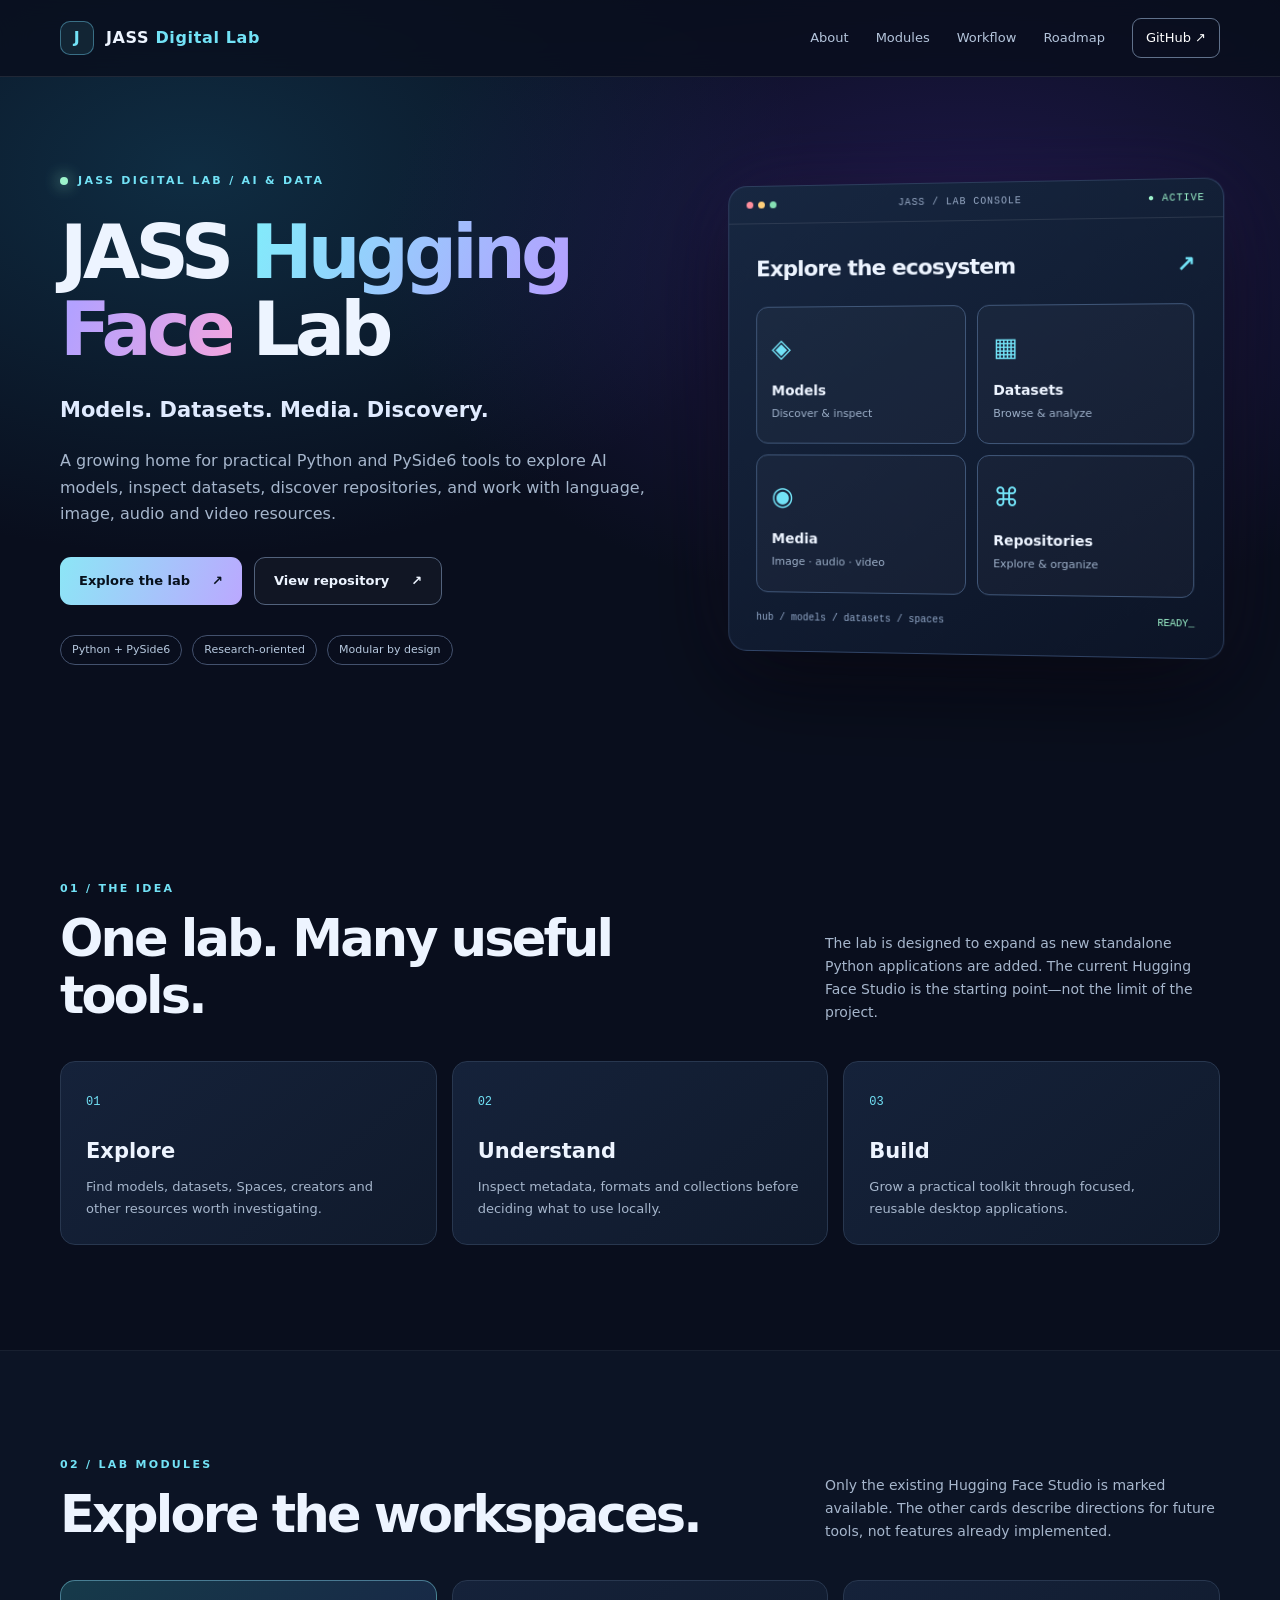
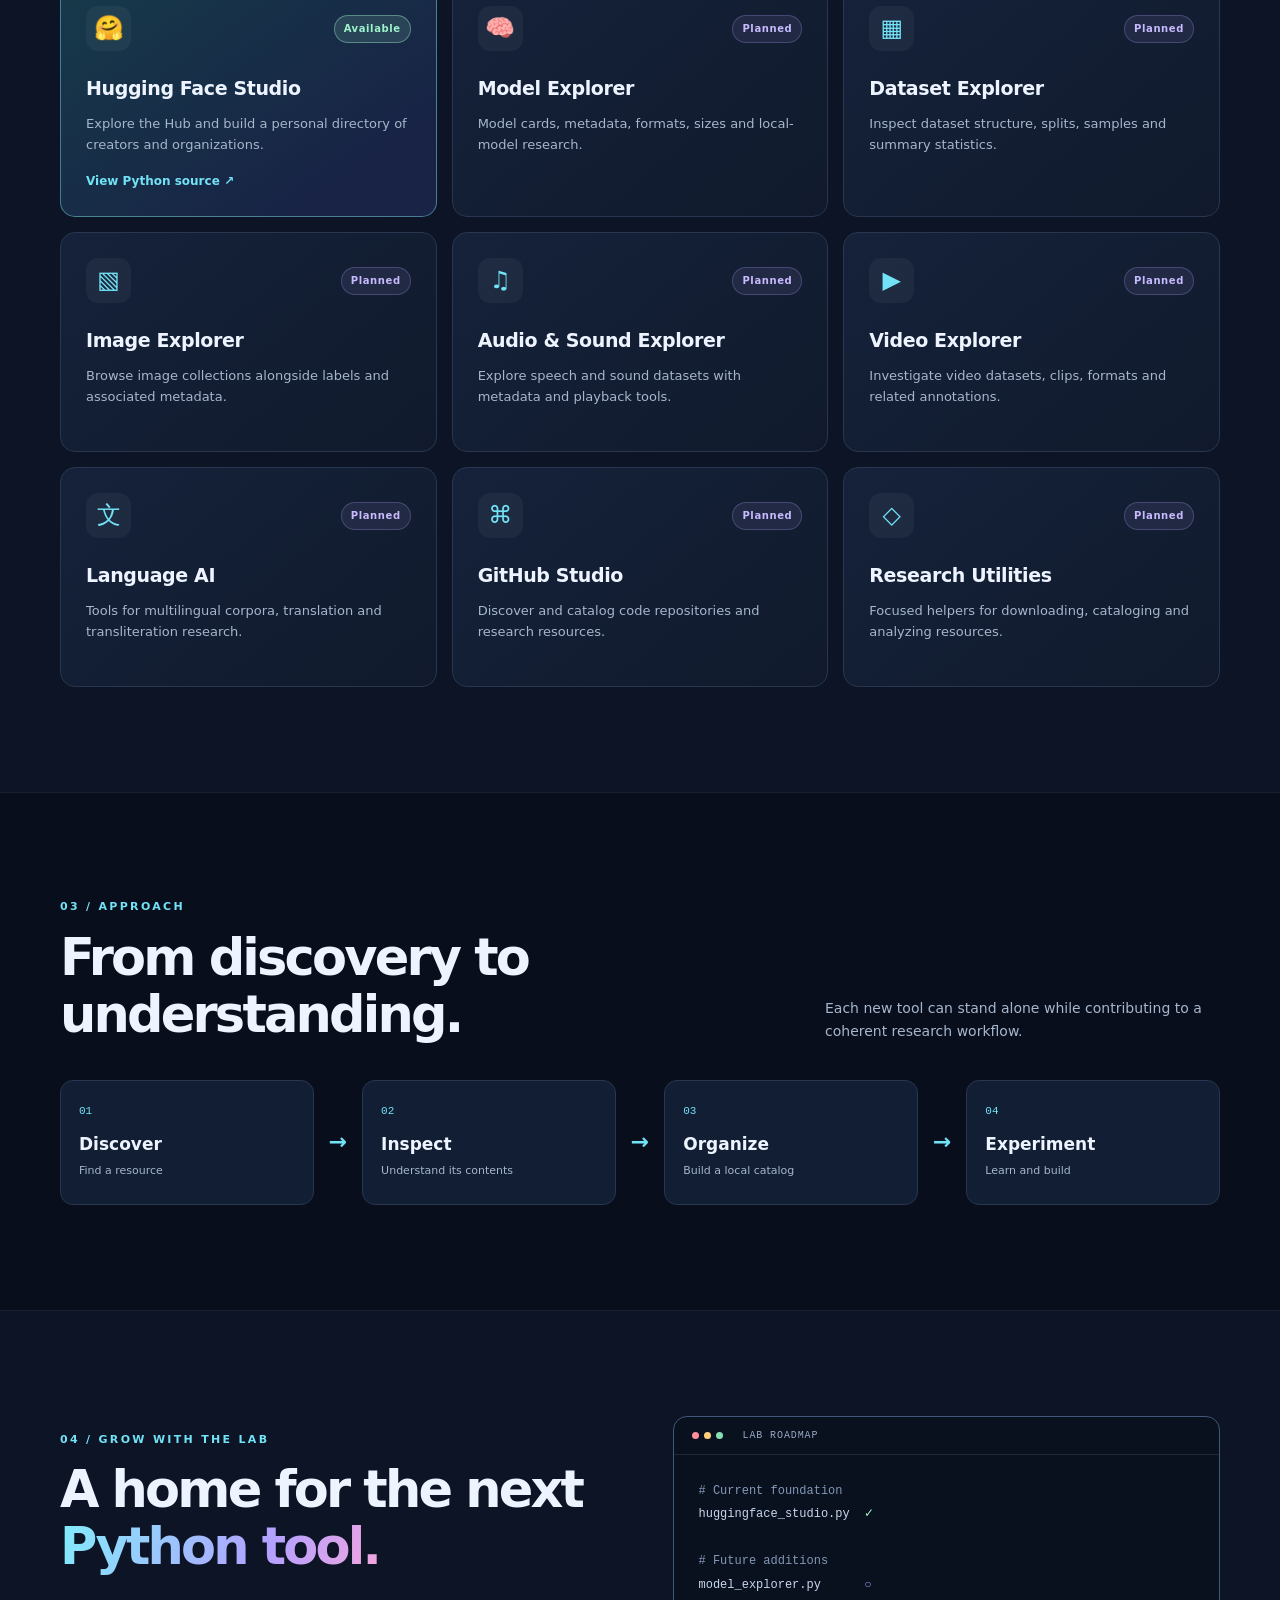
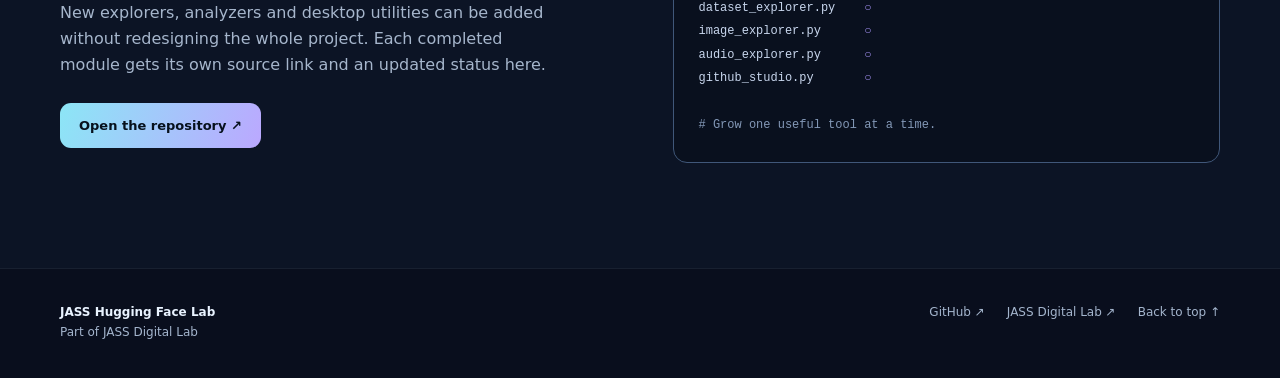
==== commit 39733125: "Add files via upload" ====
--- a/index.html
+++ b/index.html
@@ -1,17 +1,43 @@
 <!doctype html>
-<html lang="en"><head><meta charset="utf-8"><meta name="viewport" content="width=device-width,initial-scale=1">
-<title>JASS Hugging Face Studio — JASS</title><link rel="stylesheet" href="style.css"></head>
-<body><div class="wrap">
-<nav><div class="brand"><span>JASS</span> / JASS Hugging Face Studio</div>
-<div class="navlinks"><a href="#">Home</a><a href="#features">Features</a><a href="#technology">Technology</a><a href="#about">About</a><a href="https://github.com/Fanu2">GitHub</a></div></nav>
-<header class="hero"><img src="hero.png" alt="JASS Hugging Face Studio visual"></header>
-<section id="about" class="section"><div class="eyebrow">JASS • AI MODEL LAB</div><h1>JASS Hugging Face Studio</h1>
-<p class="lead">Explore. Download. Experiment. Learn.</p><p class="muted">A practical desktop workspace for discovering, inspecting and working with open models and datasets from the Hugging Face ecosystem.</p>
-<div class="cta"><div><h3>Explore the project</h3><p class="muted">Open source, practical and built as part of the JASS software laboratory.</p></div>
-<a class="btn primary" href="https://github.com/Fanu2">View on GitHub →</a></div></section>
-<section id="features" class="section"><div class="eyebrow">CAPABILITIES</div><h2>Designed around real work.</h2>
-<p class="muted">Focused capabilities, clear workflows and a maintainable foundation.</p><div class="grid"><article class="card"><div class="eyebrow">001</div><h3>Model Browser</h3><p>Search and explore open model resources.</p></article><article class="card"><div class="eyebrow">002</div><h3>Dataset Explorer</h3><p>Inspect datasets before using them in projects.</p></article><article class="card"><div class="eyebrow">003</div><h3>Local AI Workspace</h3><p>Download, organize and experiment locally.</p></article></div></section>
-<section id="technology" class="section"><div class="eyebrow">TECHNOLOGY</div><h2>The stack.</h2><p class="muted">A practical technology foundation selected for local, maintainable and extensible software.</p>
-<div class="tags"><span class="tag">Python</span><span class="tag">PySide6</span><span class="tag">Hugging Face</span><span class="tag">Transformers</span><span class="tag">Datasets</span><span class="tag">Local AI</span></div></section>
-<footer>© 2026 JASS Software Lab · Preserve • Explore • Build</footer>
-</div></body></html>+<html lang="en">
+<head>
+  <meta charset="utf-8">
+  <meta name="viewport" content="width=device-width,initial-scale=1">
+  <meta name="theme-color" content="#090e1d">
+  <meta name="description" content="JASS Hugging Face Lab — a growing collection of Python and PySide6 tools for exploring AI models, datasets, media, language resources and repositories.">
+  <link rel="canonical" href="https://fanu2.github.io/JASS-Hugging-Face-Lab/">
+  <link rel="stylesheet" href="jass-global.css">
+  <title>JASS Hugging Face Lab · JASS Digital Lab</title>
+</head>
+<body>
+  <div class="ambient" aria-hidden="true"></div>
+  <header class="site-header"><div class="container nav"><a class="brand" href="https://fanu2.github.io/SinghJasvir/"><span class="brand-mark">J</span><span>JASS <em>Digital Lab</em></span></a><nav aria-label="Main navigation"><a href="#about">About</a><a href="#modules">Modules</a><a href="#workflow">Workflow</a><a href="#roadmap">Roadmap</a><a class="nav-github" href="https://github.com/Fanu2/JASS-Hugging-Face-Lab">GitHub ↗</a></nav></div></header>
+  <main>
+    <section class="hero container" id="top"><div class="hero-copy"><div class="eyebrow"><span class="live-dot"></span> JASS DIGITAL LAB / AI & DATA</div><h1>JASS <span>Hugging Face</span> Lab</h1><p class="hero-lead">Models. Datasets. Media. Discovery.</p><p class="hero-text">A growing home for practical Python and PySide6 tools to explore AI models, inspect datasets, discover repositories, and work with language, image, audio and video resources.</p><div class="actions"><a class="button primary" href="#modules">Explore the lab <span>↗</span></a><a class="button secondary" href="https://github.com/Fanu2/JASS-Hugging-Face-Lab">View repository <span>↗</span></a></div><div class="hero-tags"><span>Python + PySide6</span><span>Research-oriented</span><span>Modular by design</span></div></div><div class="hero-art" aria-label="Stylized laboratory interface"><div class="art-top"><span class="window-dots"><i></i><i></i><i></i></span><span>JASS / LAB CONSOLE</span><span class="art-status">● ACTIVE</span></div><div class="art-content"><div class="art-head">Explore the ecosystem<span>↗</span></div><div class="art-grid"><div><span class="art-icon">◈</span><strong>Models</strong><small>Discover & inspect</small></div><div><span class="art-icon">▦</span><strong>Datasets</strong><small>Browse & analyze</small></div><div><span class="art-icon">◉</span><strong>Media</strong><small>Image · audio · video</small></div><div><span class="art-icon">⌘</span><strong>Repositories</strong><small>Explore & organize</small></div></div><div class="art-bottom"><span>hub / models / datasets / spaces</span><span>READY_</span></div></div></div></section>
+    <section class="section container" id="about"><div class="section-heading"><div><p class="kicker">01 / THE IDEA</p><h2>One lab. Many useful tools.</h2></div><p>The lab is designed to expand as new standalone Python applications are added. The current Hugging Face Studio is the starting point—not the limit of the project.</p></div><div class="principles"><article><span class="num">01</span><h3>Explore</h3><p>Find models, datasets, Spaces, creators and other resources worth investigating.</p></article><article><span class="num">02</span><h3>Understand</h3><p>Inspect metadata, formats and collections before deciding what to use locally.</p></article><article><span class="num">03</span><h3>Build</h3><p>Grow a practical toolkit through focused, reusable desktop applications.</p></article></div></section>
+    <section class="section section-dark" id="modules"><div class="container"><div class="section-heading"><div><p class="kicker">02 / LAB MODULES</p><h2>Explore the workspaces.</h2></div><p>Only the existing Hugging Face Studio is marked available. The other cards describe directions for future tools, not features already implemented.</p></div><div class="module-grid">
+      <article class="module featured"><div class="module-top"><span class="glyph">🤗</span><span class="status available">Available</span></div><h3>Hugging Face Studio</h3><p>Explore the Hub and build a personal directory of creators and organizations.</p><a href="https://github.com/Fanu2/JASS-Hugging-Face-Lab/blob/main/huggingface_studio.py">View Python source ↗</a></article>
+      <article class="module"><div class="module-top"><span class="glyph">🧠</span><span class="status planned">Planned</span></div><h3>Model Explorer</h3><p>Model cards, metadata, formats, sizes and local-model research.</p></article>
+      <article class="module"><div class="module-top"><span class="glyph">▦</span><span class="status planned">Planned</span></div><h3>Dataset Explorer</h3><p>Inspect dataset structure, splits, samples and summary statistics.</p></article>
+      <article class="module"><div class="module-top"><span class="glyph">▧</span><span class="status planned">Planned</span></div><h3>Image Explorer</h3><p>Browse image collections alongside labels and associated metadata.</p></article>
+      <article class="module"><div class="module-top"><span class="glyph">♫</span><span class="status planned">Planned</span></div><h3>Audio & Sound Explorer</h3><p>Explore speech and sound datasets with metadata and playback tools.</p></article>
+      <article class="module"><div class="module-top"><span class="glyph">▶</span><span class="status planned">Planned</span></div><h3>Video Explorer</h3><p>Investigate video datasets, clips, formats and related annotations.</p></article>
+      <article class="module"><div class="module-top"><span class="glyph">文</span><span class="status planned">Planned</span></div><h3>Language AI</h3><p>Tools for multilingual corpora, translation and transliteration research.</p></article>
+      <article class="module"><div class="module-top"><span class="glyph">⌘</span><span class="status planned">Planned</span></div><h3>GitHub Studio</h3><p>Discover and catalog code repositories and research resources.</p></article>
+      <article class="module"><div class="module-top"><span class="glyph">◇</span><span class="status planned">Planned</span></div><h3>Research Utilities</h3><p>Focused helpers for downloading, cataloging and analyzing resources.</p></article>
+    </div></div></section>
+    <section class="section container" id="workflow"><div class="section-heading"><div><p class="kicker">03 / APPROACH</p><h2>From discovery to understanding.</h2></div><p>Each new tool can stand alone while contributing to a coherent research workflow.</p></div><div class="pipeline"><div><span>01</span><strong>Discover</strong><small>Find a resource</small></div><b>→</b><div><span>02</span><strong>Inspect</strong><small>Understand its contents</small></div><b>→</b><div><span>03</span><strong>Organize</strong><small>Build a local catalog</small></div><b>→</b><div><span>04</span><strong>Experiment</strong><small>Learn and build</small></div></div></section>
+    <section class="section section-dark" id="roadmap"><div class="container roadmap"><div><p class="kicker">04 / GROW WITH THE LAB</p><h2>A home for the next <span>Python tool.</span></h2><p>New explorers, analyzers and desktop utilities can be added without redesigning the whole project. Each completed module gets its own source link and an updated status here.</p><a class="button primary" href="https://github.com/Fanu2/JASS-Hugging-Face-Lab">Open the repository ↗</a></div><div class="code-card"><div class="code-head"><span class="window-dots"><i></i><i></i><i></i></span> LAB ROADMAP</div><pre><span class="comment"># Current foundation</span>
+huggingface_studio.py  <span class="ok">✓</span>
+
+<span class="comment"># Future additions</span>
+model_explorer.py      <span class="future">○</span>
+dataset_explorer.py    <span class="future">○</span>
+image_explorer.py      <span class="future">○</span>
+audio_explorer.py      <span class="future">○</span>
+github_studio.py       <span class="future">○</span>
+
+<span class="comment"># Grow one useful tool at a time.</span></pre></div></div></section>
+  </main><footer><div class="container footer"><span><strong>JASS Hugging Face Lab</strong><br>Part of JASS Digital Lab</span><span><a href="https://github.com/Fanu2/JASS-Hugging-Face-Lab">GitHub ↗</a><a href="https://fanu2.github.io/SinghJasvir/">JASS Digital Lab ↗</a><a href="#top">Back to top ↑</a></span></div></footer>
+</body>
+</html>
--- a/jass-global.css
+++ b/jass-global.css
@@ -0,0 +1 @@
+:root{color-scheme:dark;--bg:#090e1d;--surface:#101a2d;--line:#28374f;--text:#edf4ff;--muted:#a6b6cc;--cyan:#72e2f6;--violet:#ac98ff;--mint:#9df3cb}*{box-sizing:border-box}html{scroll-behavior:smooth}body{margin:0;background:var(--bg);color:var(--text);font:16px/1.65 Inter,ui-sans-serif,system-ui,-apple-system,"Segoe UI",sans-serif}a{color:inherit;text-decoration:none}a:focus-visible{outline:2px solid var(--cyan);outline-offset:5px}.container{width:min(1160px,calc(100% - 44px));margin:auto}.ambient{position:absolute;inset:0 0 auto;height:850px;z-index:-1;background:radial-gradient(ellipse at 75% 30%,#2a1d63aa,transparent 43%),radial-gradient(ellipse at 15% 20%,#123c55aa,transparent 40%);pointer-events:none}.site-header{border-bottom:1px solid #ffffff18;background:#090e1dcc;backdrop-filter:blur(14px);position:sticky;top:0;z-index:10}.nav{display:flex;justify-content:space-between;align-items:center;min-height:76px;gap:24px}.brand{display:flex;align-items:center;gap:12px;font-weight:800;letter-spacing:.04em}.brand em{font-style:normal;color:var(--cyan)}.brand-mark{display:grid;place-items:center;width:34px;height:34px;border:1px solid #76dfff66;border-radius:10px;background:#72e2f617;color:var(--cyan)}nav{display:flex;gap:27px;align-items:center;font-size:13px;color:#b5c5dc}nav a:hover,.footer a:hover{color:var(--cyan)}.nav-github{border:1px solid #60718b;border-radius:9px;padding:8px 13px;color:#fff}.hero{min-height:650px;display:grid;grid-template-columns:1.1fr .9fr;gap:55px;align-items:center;padding-top:95px;padding-bottom:110px}.eyebrow,.kicker{font-size:11px;letter-spacing:.21em;font-weight:800;color:var(--cyan)}.eyebrow{display:flex;align-items:center;gap:10px}.live-dot{width:8px;height:8px;background:var(--mint);border-radius:50%;box-shadow:0 0 16px var(--mint)}h1,h2,h3,p{margin-top:0}h1{font-size:clamp(47px,5.8vw,82px);line-height:1.04;letter-spacing:-.065em;margin:24px 0}h1 span,.roadmap h2 span{background:linear-gradient(110deg,#81edfb,#b3a1ff 65%,#f3a5de);background-clip:text;-webkit-background-clip:text;color:transparent}.hero-lead{font-size:21px;color:#e0ebff;font-weight:650}.hero-text{max-width:590px;color:var(--muted);font-size:16px}.actions{display:flex;gap:12px;flex-wrap:wrap;margin:30px 0}.button{display:inline-flex;align-items:center;gap:22px;border-radius:11px;padding:12px 19px;font-weight:750;font-size:13px}.primary{color:#07111d;background:linear-gradient(110deg,#8ce6f6,#bba8ff)}.secondary{border:1px solid #52627c;background:#ffffff08}.button:hover{transform:translateY(-2px)}.hero-tags{display:flex;gap:10px;flex-wrap:wrap}.hero-tags span{font-size:11px;border:1px solid #43516d;border-radius:50px;padding:5px 11px;color:#b7c9df}.hero-art{border:1px solid #5973a466;background:linear-gradient(150deg,#172741,#0c1426);border-radius:19px;box-shadow:0 30px 95px #0009,0 0 80px #6c50b421;overflow:hidden;transform:perspective(900px) rotateY(-4deg)}.art-top,.code-head{display:flex;align-items:center;justify-content:space-between;padding:13px 18px;border-bottom:1px solid #ffffff19;color:#96a8c4;font:10px ui-monospace,SFMono-Regular,Consolas,monospace;letter-spacing:.09em}.window-dots{display:flex;gap:5px}.window-dots i{width:7px;height:7px;background:#64768e;border-radius:50%}.window-dots i:first-child{background:#ff8e9d}.window-dots i:nth-child(2){background:#ffcf7a}.window-dots i:nth-child(3){background:#85dfb4}.art-status{color:var(--mint)}.art-content{padding:28px}.art-head{display:flex;justify-content:space-between;font-size:22px;font-weight:750;letter-spacing:-.04em;margin-bottom:20px}.art-head span{color:var(--cyan)}.art-grid{display:grid;grid-template-columns:1fr 1fr;gap:11px}.art-grid>div{padding:20px 15px;border:1px solid #405779;background:#ffffff07;border-radius:12px;min-height:130px}.art-icon{display:block;color:var(--cyan);font-size:26px;margin-bottom:10px}.art-grid strong,.art-grid small{display:block}.art-grid strong{font-size:14px}.art-grid small{font-size:11px;color:#9db0c9;margin-top:3px}.art-bottom{display:flex;justify-content:space-between;gap:10px;margin-top:20px;font:10px ui-monospace,monospace;color:#91a7c7}.art-bottom span:last-child{color:var(--mint)}.section{padding:105px 0}.section-dark{background:#0c1425;border-top:1px solid #ffffff0d;border-bottom:1px solid #ffffff0d}.section-heading{display:flex;justify-content:space-between;align-items:end;gap:35px;margin-bottom:37px}.section-heading>div{max-width:640px}.section-heading>p{max-width:395px;color:var(--muted);font-size:14px;margin:0}h2{font-size:clamp(33px,4vw,51px);line-height:1.12;letter-spacing:-.055em;margin:12px 0 0}.principles{display:grid;grid-template-columns:repeat(3,1fr);gap:15px}.principles article,.module{border:1px solid var(--line);background:linear-gradient(140deg,#15223a,#101a2c);border-radius:15px;padding:25px}.num{color:var(--cyan);font:12px ui-monospace,monospace}.principles h3{font-size:21px;margin:20px 0 8px}.principles p,.module p{font-size:13px;color:var(--muted);margin:0}.module-grid{display:grid;grid-template-columns:repeat(3,1fr);gap:15px}.module{min-height:220px;display:flex;flex-direction:column}.module.featured{border-color:#7dd8e57a;background:linear-gradient(145deg,#163a4a,#182345 80%)}.module-top{display:flex;justify-content:space-between;align-items:center}.glyph{display:grid;place-items:center;width:45px;height:45px;border-radius:12px;background:#ffffff0b;color:var(--cyan);font-size:24px}.status{font-size:10px;font-weight:800;letter-spacing:.06em;border-radius:50px;padding:5px 9px}.available{background:#a4f5cb20;color:var(--mint);border:1px solid #a4f5cb66}.planned{background:#b7a7ff17;color:#c7baff;border:1px solid #b7a7ff40}.module h3{font-size:19px;margin:22px 0 8px;letter-spacing:-.02em}.module a{font-size:12px;color:var(--cyan);font-weight:750;margin-top:auto;padding-top:16px}.pipeline{display:flex;align-items:center;gap:15px}.pipeline>div{flex:1;padding:24px 18px;background:#111e33;border:1px solid var(--line);border-radius:13px}.pipeline>div span{display:block;color:var(--cyan);font:11px ui-monospace,monospace}.pipeline strong,.pipeline small{display:block}.pipeline strong{margin:13px 0 4px;font-size:17px}.pipeline small{color:var(--muted);font-size:11px}.pipeline>b{color:var(--cyan);font-size:22px}.roadmap{display:grid;grid-template-columns:1fr 1fr;gap:65px;align-items:center}.roadmap p:not(.kicker){max-width:500px;color:var(--muted);margin:24px 0}.code-card{border:1px solid #405779;border-radius:14px;background:#09101e;overflow:hidden}.code-head{justify-content:flex-start;gap:20px}.code-card pre{overflow-x:auto;margin:0;padding:25px;color:#c8d6ed;font:12px/1.95 ui-monospace,SFMono-Regular,Consolas,monospace}.comment{color:#8398b7}.ok{color:var(--mint)}.future{color:var(--violet)}footer{padding:34px 0}.footer{display:flex;justify-content:space-between;gap:20px;color:#a4b5cd;font-size:12px}.footer strong{color:#e9f3ff}.footer>span:last-child{display:flex;gap:22px;flex-wrap:wrap}@media(max-width:900px){nav{gap:13px}.hero{grid-template-columns:1fr;padding-top:65px;gap:45px}.hero-art{max-width:610px;transform:none}.section-heading{align-items:start;flex-direction:column}.module-grid{grid-template-columns:repeat(2,1fr)}.roadmap{gap:30px}}@media(max-width:640px){.container{width:min(100% - 30px,1160px)}.nav{align-items:start;padding:15px 0;flex-direction:column;gap:12px}nav{flex-wrap:wrap;gap:13px;font-size:12px}.hero{padding-top:50px;padding-bottom:70px;min-height:0}.hero-lead{font-size:18px}.art-content{padding:16px}.art-grid>div{padding:14px 10px;min-height:120px}.section{padding:70px 0}.principles,.module-grid,.roadmap{grid-template-columns:1fr}.pipeline{display:grid;grid-template-columns:1fr}.pipeline>b{transform:rotate(90deg);text-align:center}.footer{flex-direction:column}}
